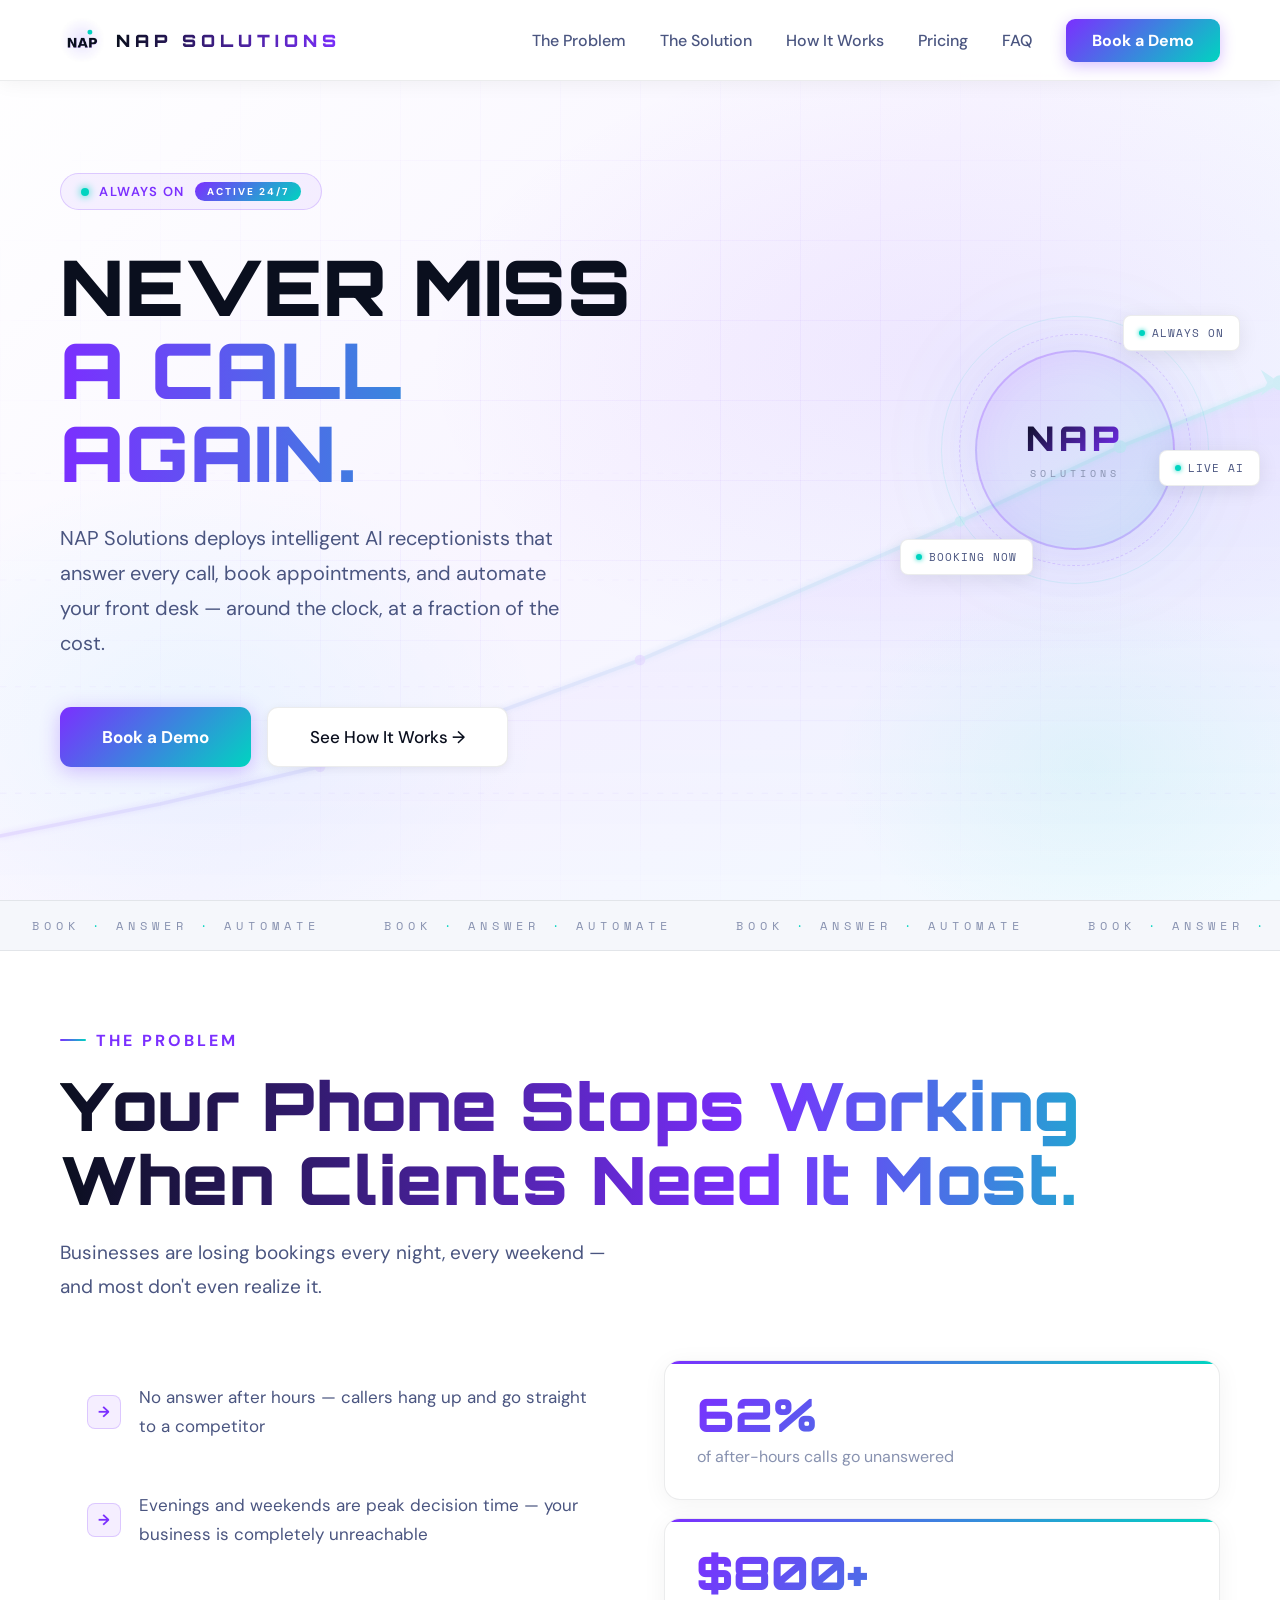
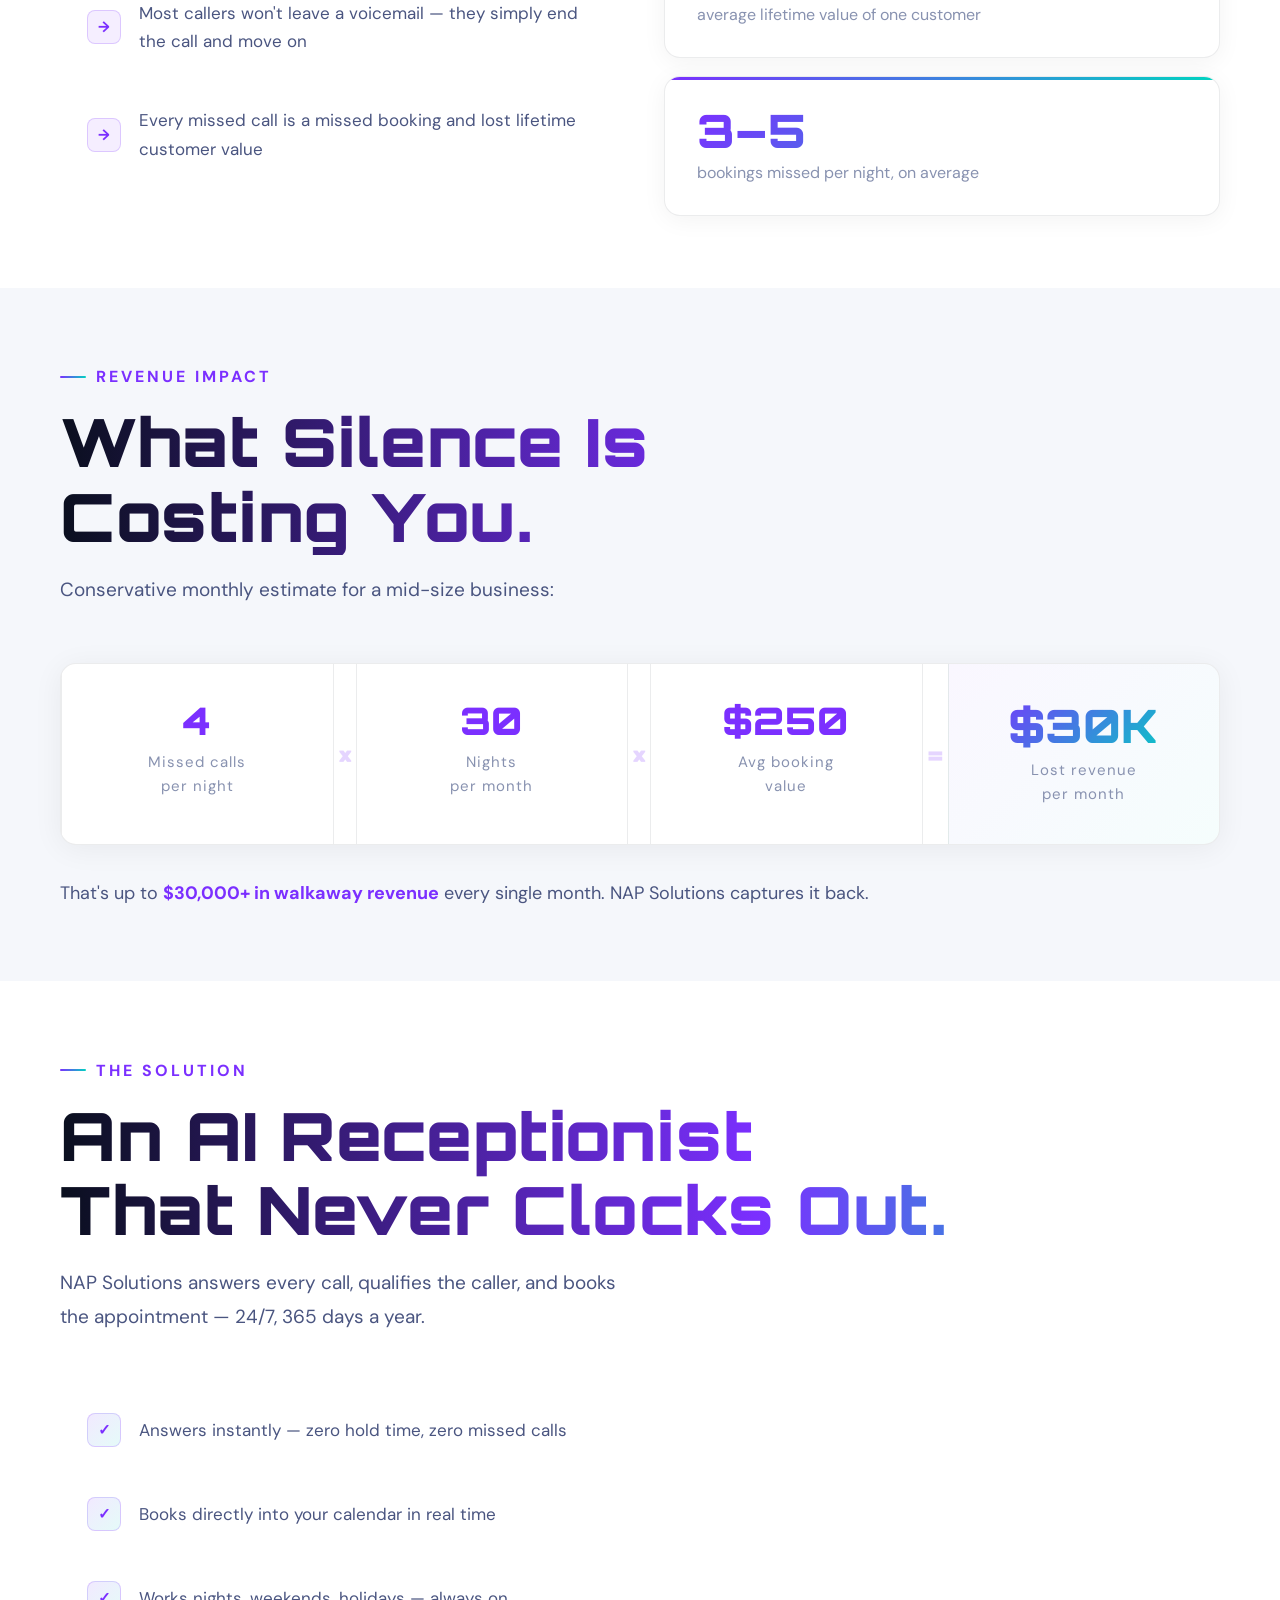
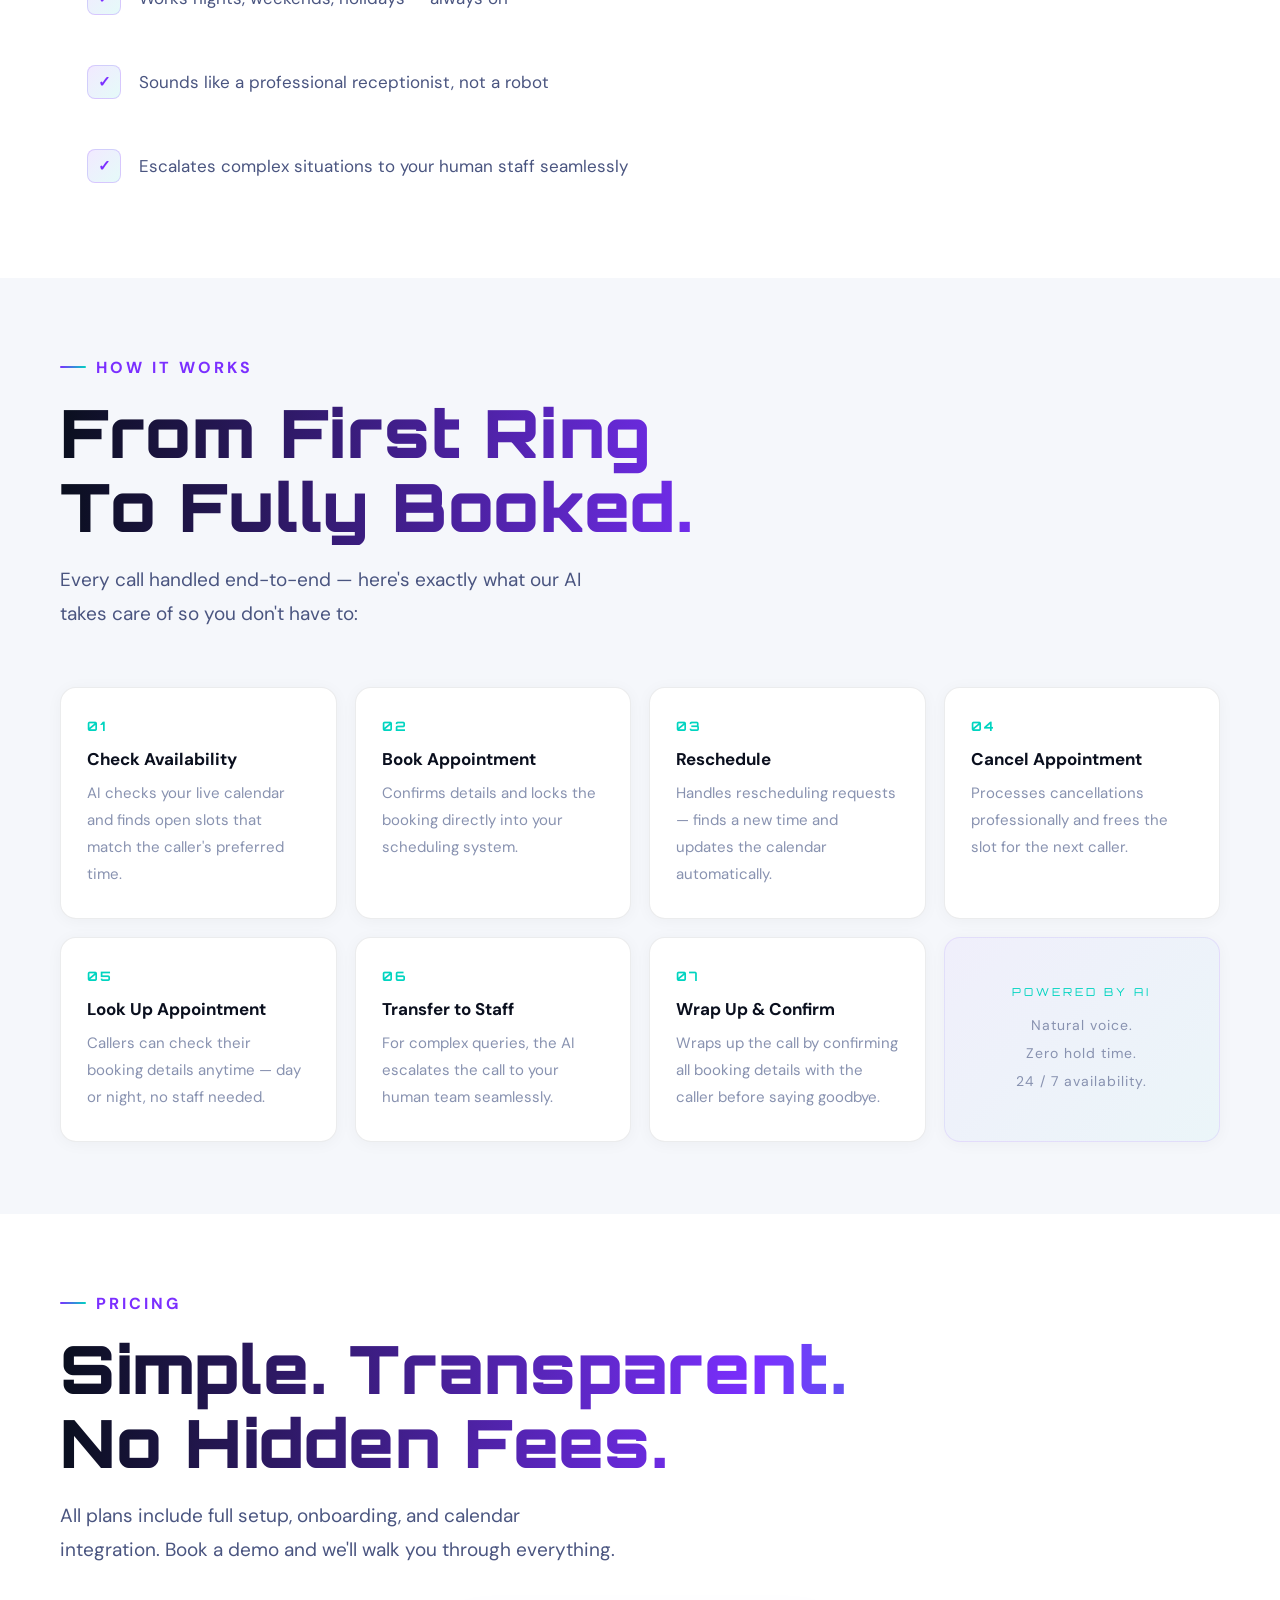
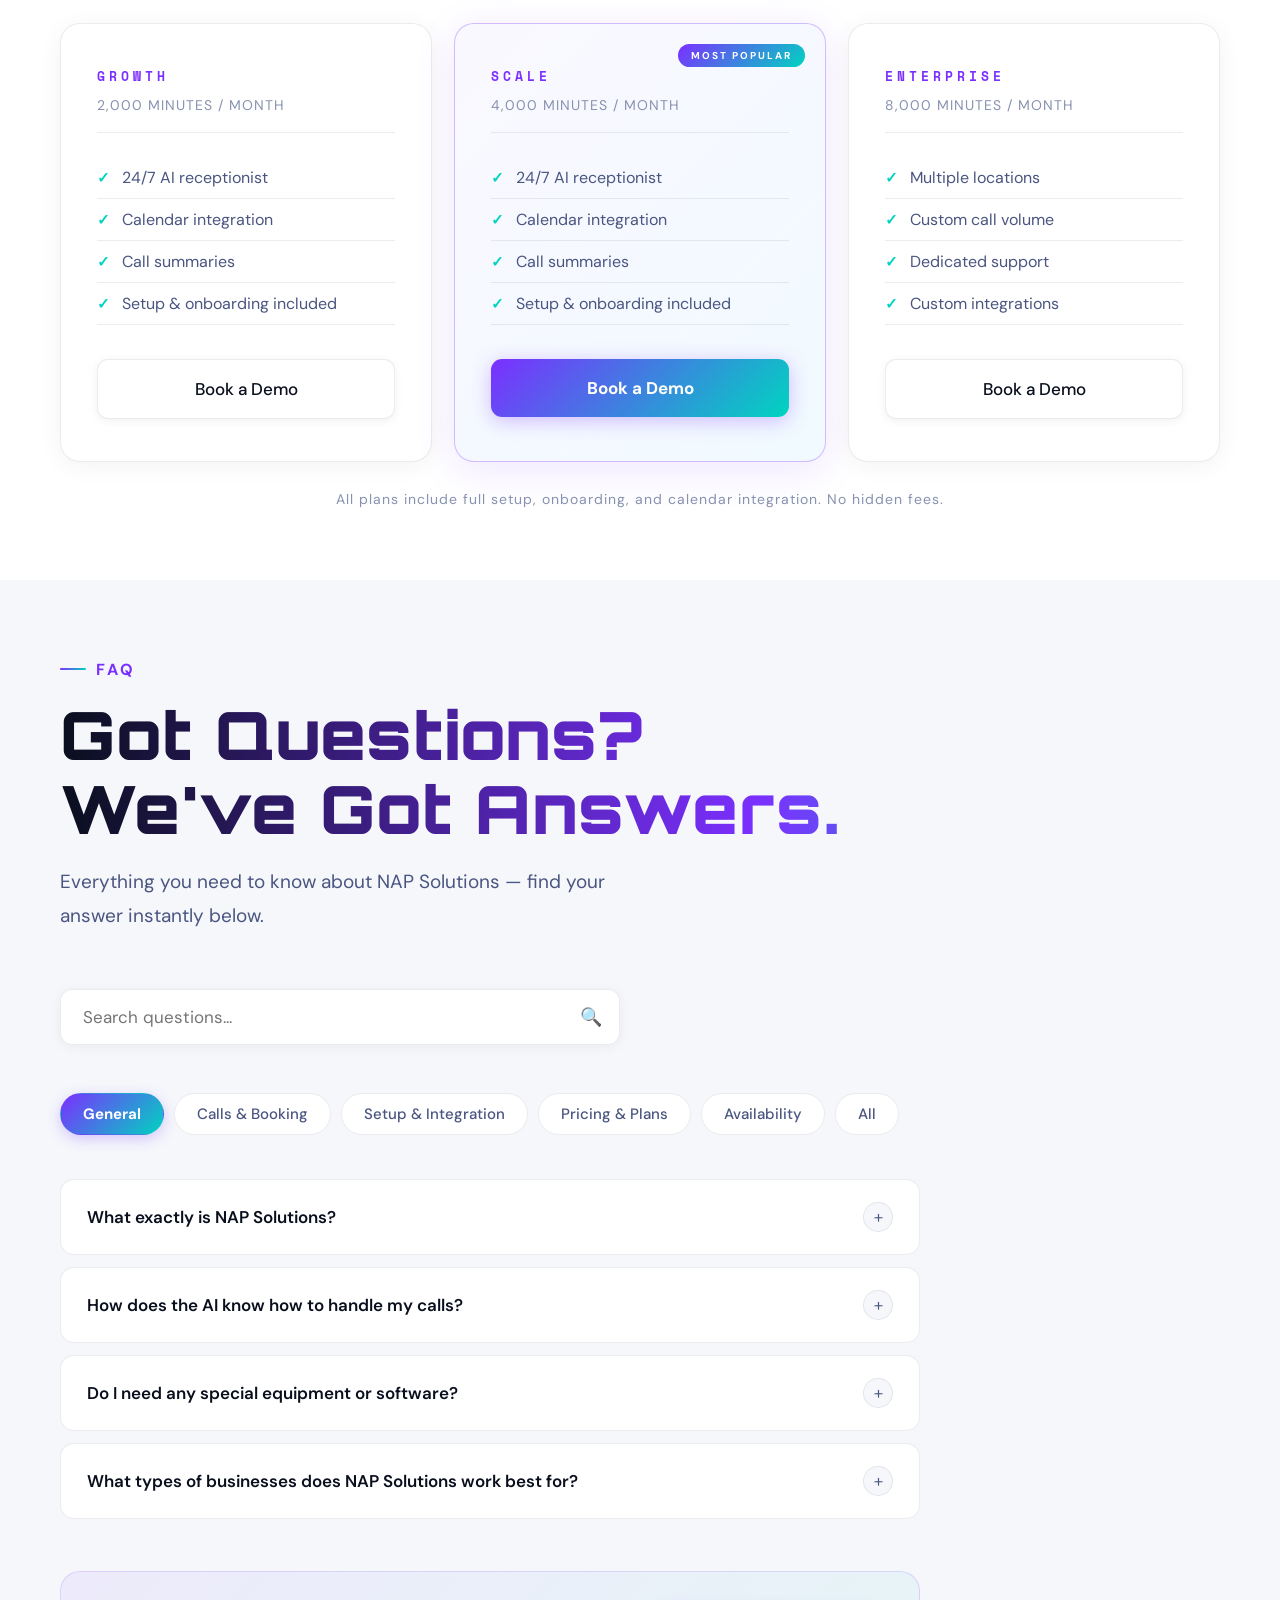
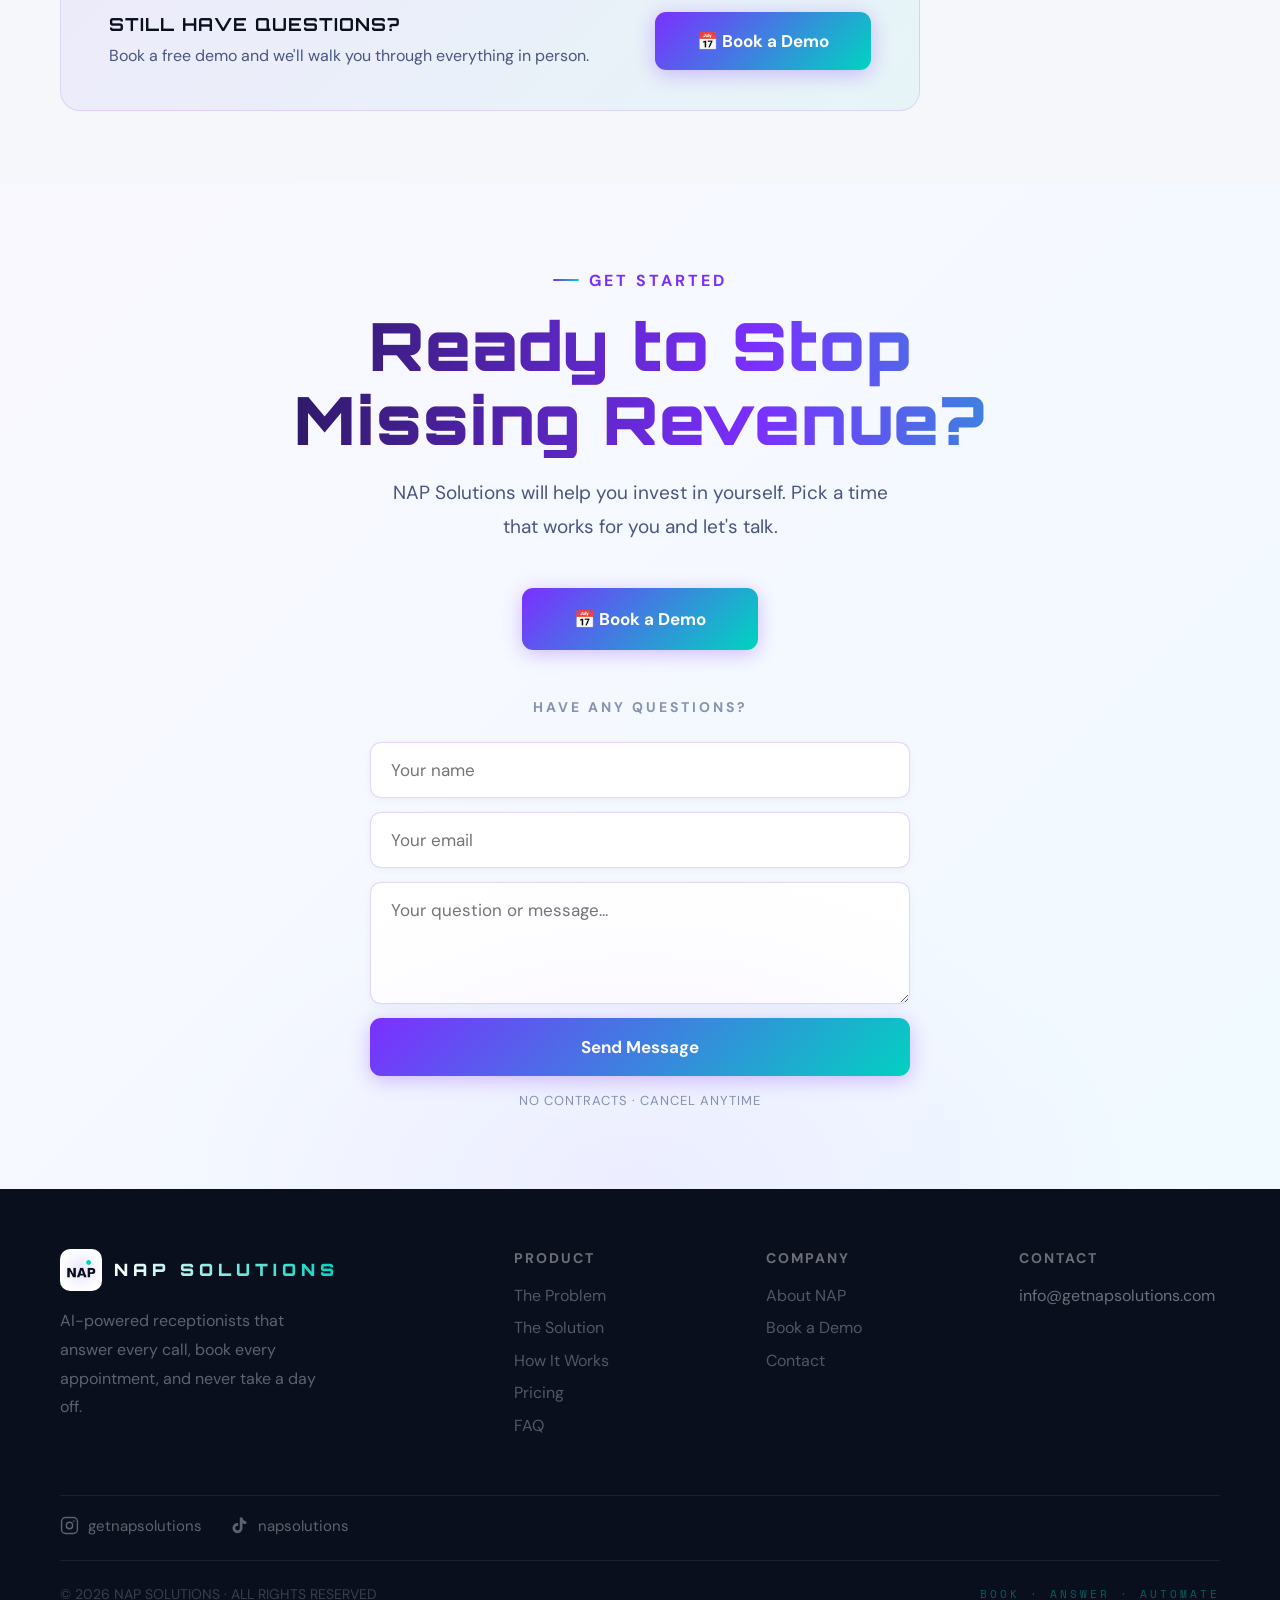
==== index.html @ 4ce6072f "Update index.html" ====
<!DOCTYPE html>
<html lang="en">
<head>
<meta charset="UTF-8"/>
<meta name="viewport" content="width=device-width, initial-scale=1.0"/>
<title>NAP Solutions — AI Receptionist</title>
<link href="https://fonts.googleapis.com/css2?family=Orbitron:wght@400;700;900&family=DM+Sans:wght@300;400;500;600;700&family=Space+Mono:wght@400;700&display=swap" rel="stylesheet"/>
<style>
  :root {
    --bg:#ffffff; --bg2:#f5f7fb; --bg3:#eef1f8;
    --cyan:#00D4C0; --cyan2:#00b8a6; --purple:#7B2FFF;
    --blue:#00BFFF; --dark:#0a0f1e; --dark2:#1a2240;
    --mid:#4a5580; --light:#8892b0;
    --border:rgba(123,47,255,0.12); --border2:rgba(10,15,30,0.08);
  }
  *,*::before,*::after{box-sizing:border-box;margin:0;padding:0}
  html,body{touch-action:pan-y;overscroll-behavior:none}
  html{scroll-behavior:smooth}
  body{background:var(--bg);color:var(--dark);font-family:'DM Sans',sans-serif;overflow-x:hidden;font-size:18px;-webkit-font-smoothing:antialiased}

  /* NAV */
  nav{position:fixed;top:0;left:0;right:0;z-index:100;display:flex;align-items:center;justify-content:space-between;padding:18px 60px;background:rgba(255,255,255,0.92);backdrop-filter:blur(24px);border-bottom:1px solid var(--border2);box-shadow:0 1px 20px rgba(0,0,0,0.06)}
  .nav-logo{display:flex;align-items:center;gap:12px;text-decoration:none}
  .nav-mark{width:40px;height:40px;border-radius:10px;background:linear-gradient(135deg,rgba(0,212,192,0.15),rgba(123,47,255,0.15));border:1px solid rgba(123,47,255,0.25);display:flex;align-items:center;justify-content:center;position:relative;box-shadow:0 2px 12px rgba(123,47,255,0.1)}
  .nav-mark-dot{width:9px;height:9px;border-radius:50%;background:var(--purple);box-shadow:0 0 10px rgba(123,47,255,0.5);animation:pulse 2.5s ease infinite}
  @keyframes pulse{0%,100%{opacity:1;transform:scale(1)}50%{opacity:0.6;transform:scale(1.3)}}
  .nav-ring{position:absolute;inset:5px;border-radius:50%;border:1px dashed rgba(123,47,255,0.3);animation:spin 10s linear infinite}
  @keyframes spin{to{transform:rotate(360deg)}}
  .nav-wordmark{font-family:'Orbitron',sans-serif;font-weight:900;font-size:17px;letter-spacing:5px;background:linear-gradient(90deg,var(--dark) 0%,var(--purple) 100%);-webkit-background-clip:text;-webkit-text-fill-color:transparent;background-clip:text}
  .nav-links{display:flex;align-items:center;gap:34px;list-style:none}
  .nav-links a{color:var(--mid);text-decoration:none;font-size:16px;font-weight:500;transition:color 0.2s}
  .nav-links a:hover{color:var(--dark)}
  .nav-cta{background:linear-gradient(135deg,var(--purple),var(--cyan))!important;color:#fff!important;padding:11px 26px;border-radius:9px;font-weight:700!important;font-size:16px!important;box-shadow:0 4px 15px rgba(123,47,255,0.3);transition:all 0.2s!important}
  .nav-cta:hover{opacity:0.9;transform:translateY(-1px);box-shadow:0 6px 20px rgba(123,47,255,0.4)!important}

  /* HERO */
  #hero{min-height:100vh;display:flex;align-items:center;position:relative;overflow:hidden;padding:140px 60px 100px;background:linear-gradient(135deg,#ffffff 0%,#f8f5ff 50%,#f0faff 100%)}
  .hero-mesh{position:absolute;inset:0;z-index:0;background:radial-gradient(ellipse 70% 60% at 75% 40%,rgba(123,47,255,0.08) 0%,transparent 60%),radial-gradient(ellipse 50% 50% at 15% 80%,rgba(0,191,255,0.06) 0%,transparent 55%),radial-gradient(ellipse 40% 40% at 85% 85%,rgba(0,212,192,0.07) 0%,transparent 50%)}
  .hero-grid{position:absolute;inset:0;z-index:0;background-image:linear-gradient(rgba(123,47,255,0.04) 1px,transparent 1px),linear-gradient(90deg,rgba(123,47,255,0.04) 1px,transparent 1px);background-size:80px 80px;mask-image:radial-gradient(ellipse at 50% 50%,black 30%,transparent 80%)}
  .hero-content{position:relative;z-index:2;max-width:640px}
  .always-on-pill{display:inline-flex;align-items:center;gap:10px;background:rgba(123,47,255,0.06);border:1px solid rgba(123,47,255,0.2);border-radius:100px;padding:8px 20px;margin-bottom:36px;animation:fadeUp 0.7s ease both}
  .aop-dot{width:8px;height:8px;border-radius:50%;background:var(--cyan);box-shadow:0 0 8px var(--cyan);animation:pulse 2s infinite}
  .aop-text{font-size:13px;font-weight:600;color:var(--purple);letter-spacing:1.5px}
  .aop-badge{background:linear-gradient(135deg,var(--purple),var(--cyan));color:#fff;font-size:10px;font-weight:700;letter-spacing:2px;padding:3px 12px;border-radius:100px}
  h1{font-family:'Orbitron',sans-serif;font-size:clamp(44px,6vw,82px);font-weight:900;line-height:1.08;letter-spacing:1px;margin-bottom:26px;animation:fadeUp 0.7s 0.1s ease both}
  .h1-light{display:block;color:var(--dark)}
  .h1-grad{display:block;background:linear-gradient(90deg,var(--purple) 0%,var(--cyan) 100%);-webkit-background-clip:text;-webkit-text-fill-color:transparent;background-clip:text}
  .hero-sub{font-size:20px;line-height:1.75;color:var(--mid);font-weight:400;max-width:520px;margin-bottom:46px;animation:fadeUp 0.7s 0.2s ease both}
  .hero-actions{display:flex;gap:16px;flex-wrap:wrap;animation:fadeUp 0.7s 0.3s ease both}

  .btn-primary{background:linear-gradient(135deg,var(--purple),var(--cyan));color:#fff;border:none;padding:18px 42px;border-radius:11px;font-family:'DM Sans',sans-serif;font-size:17px;font-weight:700;cursor:pointer;box-shadow:0 4px 20px rgba(123,47,255,0.3);transition:transform 0.2s,box-shadow 0.2s}
  .btn-primary:hover{transform:translateY(-2px);box-shadow:0 8px 30px rgba(123,47,255,0.4)}
  .btn-ghost{background:#fff;color:var(--dark);border:1.5px solid var(--border2);padding:18px 42px;border-radius:11px;font-family:'DM Sans',sans-serif;font-size:17px;font-weight:500;cursor:pointer;box-shadow:0 2px 10px rgba(0,0,0,0.06);transition:border-color 0.2s,box-shadow 0.2s}
  .btn-ghost:hover{border-color:rgba(123,47,255,0.3);box-shadow:0 4px 16px rgba(123,47,255,0.1)}

  /* Hero orb */
  .hero-right{position:absolute;right:60px;top:50%;transform:translateY(-50%);z-index:2;animation:fadeIn 1s 0.4s ease both}
  .orb-card{width:290px;height:290px;position:relative;display:flex;align-items:center;justify-content:center}
  .orb-core{width:200px;height:200px;border-radius:50%;background:linear-gradient(135deg,rgba(123,47,255,0.1),rgba(0,212,192,0.1));border:2px solid rgba(123,47,255,0.25);display:flex;align-items:center;justify-content:center;box-shadow:0 0 60px rgba(123,47,255,0.1),0 0 120px rgba(0,212,192,0.08),inset 0 0 40px rgba(123,47,255,0.05);position:relative}
  .orb-core::before{content:'';position:absolute;inset:-18px;border-radius:50%;border:1px dashed rgba(123,47,255,0.18);animation:spin 8s linear infinite}
  .orb-core::after{content:'';position:absolute;inset:-36px;border-radius:50%;border:1px solid rgba(0,212,192,0.1);animation:spin 14s linear infinite reverse}
  .orb-label{text-align:center}
  .orb-nap{font-family:'Orbitron',sans-serif;font-size:34px;font-weight:900;letter-spacing:5px;display:block;background:linear-gradient(135deg,var(--dark),var(--purple));-webkit-background-clip:text;-webkit-text-fill-color:transparent;background-clip:text}
  .orb-solutions{font-size:10px;letter-spacing:4px;color:var(--light);margin-top:4px;font-family:'Space Mono',monospace}
  .orb-chip{position:absolute;background:#fff;border:1px solid var(--border2);border-radius:8px;padding:9px 15px;font-size:11px;font-family:'Space Mono',monospace;letter-spacing:1px;color:var(--mid);display:flex;align-items:center;gap:7px;box-shadow:0 4px 20px rgba(0,0,0,0.08)}
  .chip-dot{width:6px;height:6px;border-radius:50%;background:var(--cyan);box-shadow:0 0 5px var(--cyan);animation:pulse 2s infinite}
  .chip1{top:10px;right:-20px;animation:float 4s ease-in-out infinite}
  .chip2{bottom:20px;left:-30px;animation:float 4s 1s ease-in-out infinite}
  @keyframes float{0%,100%{transform:translateY(0)}50%{transform:translateY(-8px)}}
  .chip3{top:50%;right:-40px;animation:float3 4s 0.5s ease-in-out infinite}
  @keyframes float3{0%,100%{transform:translateY(-50%)}50%{transform:translateY(calc(-50% - 8px))}}
  .waveform{display:flex;align-items:center;gap:3px;position:absolute;bottom:10px;left:50%;transform:translateX(-50%)}
  .wave-bar{width:3px;border-radius:3px;background:var(--purple);opacity:0.5;animation:wave var(--d,1s) var(--delay,0s) ease-in-out infinite alternate}
  @keyframes wave{from{height:3px;opacity:0.2}to{height:var(--h,18px);opacity:0.7}}

  /* MARQUEE */
  .marquee-wrap{overflow:hidden;border-top:1px solid var(--border2);border-bottom:1px solid var(--border2);background:var(--bg2);padding:16px 0}
  .marquee-track{display:flex;width:max-content;animation:marquee 25s linear infinite}
  @keyframes marquee{0%{transform:translateX(0)}100%{transform:translateX(-50%)}}
  .marquee-item{font-size:12px;letter-spacing:5px;color:var(--light);padding:0 32px;white-space:nowrap;font-family:'Space Mono',monospace}
  .marquee-sep{color:var(--cyan)}

  /* SECTIONS */
  section{padding:72px 60px;position:relative}
  .section-eyebrow{display:inline-flex;align-items:center;gap:10px;font-size:16px;font-weight:700;letter-spacing:3px;color:var(--purple);text-transform:uppercase;margin-bottom:18px}
  .section-eyebrow::before{content:'';width:26px;height:2px;background:linear-gradient(90deg,var(--purple),var(--cyan));border-radius:2px}
  h2{font-family:'Orbitron',sans-serif;font-size:clamp(38px,5.2vw,68px);font-weight:900;letter-spacing:1px;line-height:1.12;margin-bottom:18px;color:var(--dark)}
  .grad-text{background:linear-gradient(90deg,var(--dark) 0%,var(--purple) 60%,var(--cyan) 100%);-webkit-background-clip:text;-webkit-text-fill-color:transparent;background-clip:text}
  .section-sub{font-size:19px;line-height:1.8;color:var(--mid);max-width:560px;margin-bottom:56px}

  /* PROBLEM */
  #problem{background:var(--bg)}
  .problem-layout{display:grid;grid-template-columns:1fr 1fr;gap:48px;align-items:start}
  .problem-list{display:flex;flex-direction:column;gap:4px}
  .problem-item{display:flex;align-items:center;gap:18px;padding:22px 26px;border-radius:12px;border:1px solid transparent;transition:background 0.2s,border-color 0.2s;cursor:default}
  .problem-item:hover{background:rgba(123,47,255,0.03);border-color:rgba(123,47,255,0.1)}
  .problem-arrow{width:34px;height:34px;border-radius:8px;flex-shrink:0;background:rgba(123,47,255,0.08);border:1px solid rgba(123,47,255,0.2);display:flex;align-items:center;justify-content:center;font-size:15px;color:var(--purple);align-self:center;font-weight:700}
  .problem-item p{font-size:17px;line-height:1.7;color:var(--mid)}
  .stats-col{display:flex;flex-direction:column;gap:18px}
  .stat-card{padding:30px 32px;border-radius:16px;background:#fff;border:1px solid var(--border2);box-shadow:0 4px 24px rgba(0,0,0,0.05);position:relative;overflow:hidden}
  .stat-card::after{content:'';position:absolute;top:0;left:0;right:0;height:3px;background:linear-gradient(90deg,var(--purple),var(--cyan));border-radius:3px 3px 0 0}
  .stat-card .big{font-family:'Orbitron',sans-serif;font-size:46px;font-weight:900;line-height:1;margin-bottom:8px;background:linear-gradient(135deg,var(--purple),var(--cyan));-webkit-background-clip:text;-webkit-text-fill-color:transparent;background-clip:text}
  .stat-card .lbl{font-size:16px;color:var(--light);line-height:1.5}

  /* COST */
  #cost{background:var(--bg2)}
  .cost-row{display:flex;align-items:stretch;border-radius:16px;overflow:hidden;border:1px solid var(--border2);margin:48px 0 32px;background:#fff;box-shadow:0 4px 30px rgba(0,0,0,0.06)}
  .cost-cell{flex:1;padding:38px 28px;text-align:center;border-right:1px solid var(--border2);border-left:1px solid var(--border2)}
  .cost-cell:last-child{border-right:none;background:linear-gradient(135deg,rgba(123,47,255,0.04),rgba(0,212,192,0.04))}
  .cost-big{font-family:'Orbitron',sans-serif;font-size:38px;font-weight:900;color:var(--purple);margin-bottom:10px;line-height:1}
  .cost-cell:last-child .cost-big{font-size:46px;background:linear-gradient(135deg,var(--purple),var(--cyan));-webkit-background-clip:text;-webkit-text-fill-color:transparent;background-clip:text}
  .cost-lbl{font-size:15px;color:var(--light);letter-spacing:1px;line-height:1.6}
  .cost-op{font-family:'Orbitron',sans-serif;font-size:26px;font-weight:900;color:rgba(123,47,255,0.2);display:flex;align-items:center;padding:0 4px}
  .cost-note{font-size:18px;color:var(--mid);line-height:1.8}
  .cost-note strong{color:var(--purple);font-weight:700}

  /* SOLUTION */
  #solution{background:var(--bg)}
  .solution-list{display:flex;flex-direction:column;gap:4px;max-width:720px}
  .solution-item{display:flex;align-items:center;gap:18px;padding:22px 26px;border-radius:12px;border:1px solid transparent;transition:background 0.2s,border-color 0.2s}
  .solution-item:hover{background:rgba(0,212,192,0.04);border-color:rgba(0,212,192,0.15)}
  .sol-check{width:34px;height:34px;border-radius:8px;flex-shrink:0;background:linear-gradient(135deg,rgba(123,47,255,0.1),rgba(0,212,192,0.1));border:1px solid rgba(123,47,255,0.2);display:flex;align-items:center;justify-content:center;font-size:15px;color:var(--purple);font-weight:700;align-self:center}
  .solution-item p{font-size:17px;line-height:1.7;color:var(--mid)}

  /* HOW IT WORKS */
  #how{background:var(--bg2)}
  .functions-grid{display:grid;grid-template-columns:repeat(4,1fr);gap:18px;margin-top:50px}
  .func-card{padding:30px 26px;border-radius:16px;background:#fff;border:1px solid var(--border2);box-shadow:0 2px 16px rgba(0,0,0,0.04);transition:border-color 0.3s,transform 0.3s,box-shadow 0.3s;cursor:default}
  .func-card:hover{border-color:rgba(123,47,255,0.25);transform:translateY(-4px);box-shadow:0 12px 36px rgba(123,47,255,0.1)}
  .func-num{font-family:'Orbitron',sans-serif;font-size:13px;font-weight:700;color:var(--cyan);letter-spacing:2px;margin-bottom:14px}
  .func-card h3{font-size:17px;font-weight:700;color:var(--dark);margin-bottom:10px}
  .func-card p{font-size:15px;line-height:1.8;color:var(--light)}
  .func-card.filler{background:linear-gradient(135deg,rgba(123,47,255,0.04),rgba(0,212,192,0.04));border-color:rgba(123,47,255,0.1);display:flex;align-items:center;justify-content:center;text-align:center}

  /* PRICING */
  #pricing{background:var(--bg)}
  .pricing-grid{display:grid;grid-template-columns:repeat(3,1fr);gap:22px;margin-top:52px}
  .pricing-card{border-radius:20px;padding:42px 36px;background:#fff;border:1px solid var(--border2);box-shadow:0 4px 24px rgba(0,0,0,0.05);transition:transform 0.3s,box-shadow 0.3s;position:relative;overflow:hidden}
  .pricing-card:hover{transform:translateY(-6px);box-shadow:0 20px 50px rgba(123,47,255,0.1)}
  .pricing-card.featured{background:linear-gradient(135deg,#faf8ff,#f0faff);border-color:rgba(123,47,255,0.3);box-shadow:0 8px 40px rgba(123,47,255,0.12)}
  .popular-badge{position:absolute;top:20px;right:20px;background:linear-gradient(135deg,var(--purple),var(--cyan));color:#fff;font-size:10px;font-weight:700;letter-spacing:2px;padding:5px 13px;border-radius:100px}
  .pricing-tier{font-size:13px;font-weight:700;letter-spacing:4px;color:var(--purple);margin-bottom:10px;font-family:'Space Mono',monospace}
  .pricing-mins{font-size:14px;color:var(--light);margin-bottom:18px;letter-spacing:1px}
  .pricing-divider{height:1px;background:var(--border2);margin-bottom:24px}
  .pricing-features{list-style:none;margin-bottom:34px}
  .pricing-features li{font-size:16px;color:var(--mid);padding:10px 0;border-bottom:1px solid var(--border2);display:flex;align-items:center;gap:12px}
  .pricing-features li::before{content:'✓';color:var(--cyan);font-size:15px;font-weight:700}
  .pricing-footer{text-align:center;font-size:14px;color:var(--light);margin-top:28px;letter-spacing:1px}

  /* FAQ */
  #faq{background:var(--bg2)}
  .faq-search-wrap{max-width:560px;margin-bottom:48px;position:relative}
  .faq-search{width:100%;padding:16px 50px 16px 22px;border:1.5px solid var(--border2);border-radius:12px;font-family:'DM Sans',sans-serif;font-size:17px;color:var(--dark);outline:none;background:#fff;box-shadow:0 2px 12px rgba(0,0,0,0.05);transition:border-color 0.2s}
  .faq-search:focus{border-color:rgba(123,47,255,0.4)}
  .faq-search-icon{position:absolute;right:18px;top:50%;transform:translateY(-50%);color:var(--light);font-size:18px;pointer-events:none}
  .faq-tabs{display:flex;flex-wrap:wrap;gap:10px;margin-bottom:44px}
  .faq-tab{padding:10px 22px;border-radius:100px;border:1.5px solid var(--border2);background:#fff;font-family:'DM Sans',sans-serif;font-size:15px;font-weight:500;color:var(--mid);cursor:pointer;transition:all 0.2s}
  .faq-tab:hover{border-color:rgba(123,47,255,0.3);color:var(--purple)}
  .faq-tab.active{background:linear-gradient(135deg,var(--purple),var(--cyan));border-color:transparent;color:#fff;font-weight:700;box-shadow:0 4px 14px rgba(123,47,255,0.25)}
  .faq-list{display:flex;flex-direction:column;gap:12px;max-width:860px}
  .faq-item{background:#fff;border:1.5px solid var(--border2);border-radius:14px;overflow:hidden;transition:border-color 0.2s,box-shadow 0.2s}
  .faq-item.open{border-color:rgba(123,47,255,0.25);box-shadow:0 6px 24px rgba(123,47,255,0.08)}
  .faq-item.hidden{display:none}
  .faq-q{width:100%;background:none;border:none;padding:22px 26px;display:flex;align-items:center;justify-content:space-between;gap:20px;cursor:pointer;text-align:left;font-family:'DM Sans',sans-serif;font-size:17px;font-weight:600;color:var(--dark);transition:color 0.2s}
  .faq-item.open .faq-q{color:var(--purple)}
  .faq-icon{flex-shrink:0;width:30px;height:30px;border-radius:50%;background:var(--bg2);border:1px solid var(--border2);display:flex;align-items:center;justify-content:center;font-size:18px;color:var(--mid);transition:all 0.3s;font-weight:300;line-height:1}
  .faq-item.open .faq-icon{background:linear-gradient(135deg,var(--purple),var(--cyan));border-color:transparent;color:#fff;transform:rotate(45deg)}
  .faq-a{max-height:0;overflow:hidden;transition:max-height 0.35s ease,padding 0.3s ease;font-size:16px;line-height:1.8;color:var(--mid);padding:0 26px}
  .faq-item.open .faq-a{max-height:300px;padding:0 26px 22px}
  .no-results{display:none;text-align:center;padding:60px 20px;color:var(--light);font-size:17px}
  .no-results.show{display:block}
  .faq-cta{margin-top:52px;padding:40px 48px;background:linear-gradient(135deg,rgba(123,47,255,0.06),rgba(0,212,192,0.06));border:1.5px solid rgba(123,47,255,0.15);border-radius:20px;display:flex;align-items:center;justify-content:space-between;gap:24px;flex-wrap:wrap;max-width:860px}
  .faq-cta-text h3{font-family:'Orbitron',sans-serif;font-size:18px;font-weight:700;color:var(--dark);margin-bottom:8px;letter-spacing:1px}
  .faq-cta-text p{font-size:16px;color:var(--mid);line-height:1.6}

  /* CTA */
  #cta{background:linear-gradient(135deg,#faf8ff 0%,#f0faff 100%);text-align:center;padding:80px 60px;position:relative;overflow:hidden}
  #cta::before{content:'';position:absolute;inset:0;background:radial-gradient(ellipse 60% 50% at 50% 100%,rgba(123,47,255,0.06) 0%,transparent 65%);pointer-events:none}
  #cta .section-eyebrow{justify-content:center}
  #cta>p{font-size:19px;color:var(--mid);margin-bottom:44px;max-width:520px;margin-left:auto;margin-right:auto;line-height:1.8}
  .cta-disclaimer{font-size:13px;color:var(--light);margin-top:16px;letter-spacing:1px}

  /* FOOTER */
  footer{background:var(--dark);padding:60px 60px 32px;color:rgba(255,255,255,0.6)}
  .footer-grid{display:grid;grid-template-columns:2fr 1fr 1fr 1fr;gap:52px;margin-bottom:48px}
  .footer-brand p{font-size:16px;line-height:1.8;color:rgba(255,255,255,0.35);margin-top:16px;max-width:270px}
  .footer-col h4{font-size:14px;font-weight:700;letter-spacing:2px;color:rgba(255,255,255,0.4);text-transform:uppercase;margin-bottom:18px}
  .footer-col ul{list-style:none}
  .footer-col li{font-size:16px;color:rgba(255,255,255,0.3);margin-bottom:10px;cursor:pointer;transition:color 0.2s;display:block;width:fit-content;line-height:1.4}
  .footer-col li:hover{color:rgba(255,255,255,0.8)}
  .footer-bottom{border-top:1px solid rgba(255,255,255,0.07);padding-top:24px;display:flex;justify-content:space-between;align-items:center;font-size:14px;color:rgba(255,255,255,0.2);flex-wrap:wrap;gap:10px}
  .footer-tagline{font-family:'Space Mono',monospace;font-size:11px;letter-spacing:3px;color:rgba(0,212,192,0.4)}
  .footer-wordmark{font-family:'Orbitron',sans-serif;font-weight:900;font-size:17px;letter-spacing:5px;background:linear-gradient(90deg,#fff 0%,var(--cyan) 100%);-webkit-background-clip:text;-webkit-text-fill-color:transparent;background-clip:text}
  .footer-mark{width:36px;height:36px;border-radius:9px;background:linear-gradient(135deg,rgba(0,212,192,0.15),rgba(123,47,255,0.15));border:1px solid rgba(0,212,192,0.2);display:flex;align-items:center;justify-content:center;position:relative}
  .footer-mark-dot{width:8px;height:8px;border-radius:50%;background:var(--cyan);box-shadow:0 0 8px var(--cyan)}


  @keyframes fadeIn{from{opacity:0}to{opacity:1}}
  ::-webkit-scrollbar{width:4px}
  ::-webkit-scrollbar-track{background:var(--bg2)}
  ::-webkit-scrollbar-thumb{background:rgba(123,47,255,0.3);border-radius:4px}

  @media(max-width:960px){
    nav{padding:14px 24px}
    .nav-links{display:none}
    section,#hero,#cta{padding-left:24px;padding-right:24px}
    .hero-right{display:none}
    .problem-layout,.pricing-grid,.functions-grid,.footer-grid{grid-template-columns:1fr}
    .cost-row{flex-direction:column}
    .cost-op{padding:10px 0;justify-content:center}
    footer{padding:36px 24px 24px}
    .faq-cta{flex-direction:column;text-align:center}
  }
  /* BOOKING MODAL */
  #bookingModal{display:none;position:fixed;inset:0;z-index:9999;background:rgba(10,15,30,0.7);backdrop-filter:blur(6px);align-items:center;justify-content:center;padding:20px}
  #bookingModal.active{display:flex}
  #bookingBox{background:#fff;border-radius:20px;width:100%;max-width:940px;height:90vh;display:flex;flex-direction:column;overflow:hidden;box-shadow:0 40px 100px rgba(0,0,0,0.3);animation:fadeUp 0.3s ease}
  #bookingHeader{display:flex;align-items:center;justify-content:space-between;padding:18px 28px;border-bottom:1px solid var(--border2);flex-shrink:0;background:#fff}
  #bookingHeader span{font-family:'Orbitron',sans-serif;font-size:13px;font-weight:700;letter-spacing:2px;color:var(--dark)}
  #bookingHeader p{font-size:12px;color:var(--light);margin-top:2px}
  #closeBooking{background:none;border:1.5px solid var(--border2);border-radius:50%;width:36px;height:36px;font-size:20px;cursor:pointer;color:var(--mid);display:flex;align-items:center;justify-content:center;transition:all 0.2s}
  #closeBooking:hover{background:var(--bg2);color:var(--dark)}
  #bookingFrame{flex:1;width:100%;border:none}
</style>
</head>
<body>

<!-- NAV -->
<nav>
  <a class="nav-logo" href="#">
    <img src="[data-uri]" alt="NAP Solutions" style="height:44px;width:44px;border-radius:10px;object-fit:cover;"/>
    <span class="nav-wordmark">NAP SOLUTIONS</span>
  </a>
  <ul class="nav-links">
    <li><a href="#problem">The Problem</a></li>
    <li><a href="#solution">The Solution</a></li>
    <li><a href="#how">How It Works</a></li>
    <li><a href="#pricing">Pricing</a></li>
    <li><a href="#faq">FAQ</a></li>
    <li><a href="#" class="nav-cta" onclick="openCalModal();return false;">Book a Demo</a></li>
  </ul>
</nav>

<!-- HERO -->
<section id="hero">
  <div class="hero-mesh"></div>
  <div class="hero-grid"></div>
  <div style="position:absolute;bottom:0;left:0;right:0;height:100%;overflow:hidden;pointer-events:none;z-index:0;">
    <svg viewBox="0 0 1200 500" preserveAspectRatio="xMidYMax meet" xmlns="http://www.w3.org/2000/svg" style="position:absolute;bottom:0;left:0;width:100%;height:85%;opacity:0.13;">
      <defs>
        <linearGradient id="graphGrad" x1="0" y1="0" x2="0" y2="1"><stop offset="0%" stop-color="#7B2FFF" stop-opacity="0.6"/><stop offset="100%" stop-color="#7B2FFF" stop-opacity="0"/></linearGradient>
        <linearGradient id="lineGrad" x1="0" y1="0" x2="1" y2="0"><stop offset="0%" stop-color="#7B2FFF"/><stop offset="100%" stop-color="#00D4C0"/></linearGradient>
        <filter id="glow"><feGaussianBlur stdDeviation="3" result="blur"/><feMerge><feMergeNode in="blur"/><feMergeNode in="SourceGraphic"/></feMerge></filter>
        <clipPath id="graphClip"><rect id="graphReveal" x="0" y="0" width="0" height="500"/></clipPath>
      </defs>
      <line x1="0" y1="400" x2="1200" y2="400" stroke="#7B2FFF" stroke-width="1" stroke-dasharray="6,8" opacity="0.4"/>
      <line x1="0" y1="300" x2="1200" y2="300" stroke="#7B2FFF" stroke-width="1" stroke-dasharray="6,8" opacity="0.3"/>
      <line x1="0" y1="200" x2="1200" y2="200" stroke="#7B2FFF" stroke-width="1" stroke-dasharray="6,8" opacity="0.2"/>
      <line x1="0" y1="100" x2="1200" y2="100" stroke="#7B2FFF" stroke-width="1" stroke-dasharray="6,8" opacity="0.15"/>
      <path d="M0,440 L150,410 L300,375 L450,330 L600,275 L750,210 L900,145 L1050,75 L1200,15 L1200,500 L0,500 Z" fill="url(#graphGrad)" clip-path="url(#graphClip)"/>
      <path d="M0,440 L150,410 L300,375 L450,330 L600,275 L750,210 L900,145 L1050,75 L1200,15" fill="none" stroke="url(#lineGrad)" stroke-width="3.5" stroke-linecap="round" stroke-linejoin="round" filter="url(#glow)" clip-path="url(#graphClip)"/>
      <g clip-path="url(#graphClip)">
        <circle cx="300" cy="375" r="5" fill="#7B2FFF" opacity="0.8"/>
        <circle cx="600" cy="275" r="5" fill="#7B2FFF" opacity="0.8"/>
        <circle cx="900" cy="145" r="5" fill="#00D4C0" opacity="0.9"/>
        <circle cx="1050" cy="75" r="6" fill="#00D4C0" opacity="0.9"/>
        <circle cx="1200" cy="15" r="7" fill="#00D4C0" opacity="1"/>
      </g>
      <g clip-path="url(#graphClip)"><polygon points="1200,15 1182,27 1188,15 1182,3" fill="#00D4C0" opacity="0.9"/></g>
      <animate href="#graphReveal" attributeName="width" from="0" to="1200" dur="2.2s" begin="0.4s" fill="freeze" calcMode="spline" keySplines="0.4 0 0.2 1"/>
    </svg>
  </div>
  <div class="hero-content">
    <div class="always-on-pill">
      <div class="aop-dot"></div>
      <span class="aop-text">ALWAYS ON</span>
      <span class="aop-badge">ACTIVE 24/7</span>
    </div>
    <h1>
      <span class="h1-light">NEVER MISS</span>
      <span class="h1-grad">A CALL AGAIN.</span>
    </h1>
    <p class="hero-sub">NAP Solutions deploys intelligent AI receptionists that answer every call, book appointments, and automate your front desk — around the clock, at a fraction of the cost.</p>
    <div class="hero-actions">
      <button class="btn-primary" onclick="openCalModal()">Book a Demo</button>
      <button class="btn-ghost" onclick="document.getElementById('how').scrollIntoView({behavior:'smooth'})">See How It Works →</button>
    </div>
  </div>
  <div class="hero-right">
    <div class="orb-card">
      <div class="orb-core">
        <div class="orb-label">
          <span class="orb-nap">NAP</span>
          <span class="orb-solutions">SOLUTIONS</span>
        </div>
      </div>
      <div class="orb-chip chip1"><div class="chip-dot"></div>ALWAYS ON</div>
      <div class="orb-chip chip2"><div class="chip-dot"></div>BOOKING NOW</div>
      <div class="orb-chip chip3"><div class="chip-dot"></div>LIVE AI</div>
      <div class="waveform">
        <div class="wave-bar" style="--d:0.9s;--delay:0s;--h:7px"></div>
        <div class="wave-bar" style="--d:1.1s;--delay:0.1s;--h:16px"></div>
        <div class="wave-bar" style="--d:0.8s;--delay:0.2s;--h:26px"></div>
        <div class="wave-bar" style="--d:1.2s;--delay:0.05s;--h:14px"></div>
        <div class="wave-bar" style="--d:0.7s;--delay:0.3s;--h:30px"></div>
        <div class="wave-bar" style="--d:1.0s;--delay:0.15s;--h:20px"></div>
        <div class="wave-bar" style="--d:0.9s;--delay:0.25s;--h:28px"></div>
        <div class="wave-bar" style="--d:1.1s;--delay:0s;--h:16px"></div>
        <div class="wave-bar" style="--d:0.8s;--delay:0.35s;--h:10px"></div>
        <div class="wave-bar" style="--d:1.3s;--delay:0.1s;--h:22px"></div>
        <div class="wave-bar" style="--d:0.9s;--delay:0.2s;--h:14px"></div>
      </div>
    </div></section>

<!-- MARQUEE -->
<div class="marquee-wrap">
  <div class="marquee-track">
    <span class="marquee-item">BOOK <span class="marquee-sep">·</span> ANSWER <span class="marquee-sep">·</span> AUTOMATE</span>
    <span class="marquee-item">BOOK <span class="marquee-sep">·</span> ANSWER <span class="marquee-sep">·</span> AUTOMATE</span>
    <span class="marquee-item">BOOK <span class="marquee-sep">·</span> ANSWER <span class="marquee-sep">·</span> AUTOMATE</span>
    <span class="marquee-item">BOOK <span class="marquee-sep">·</span> ANSWER <span class="marquee-sep">·</span> AUTOMATE</span>
    <span class="marquee-item">BOOK <span class="marquee-sep">·</span> ANSWER <span class="marquee-sep">·</span> AUTOMATE</span>
    <span class="marquee-item">BOOK <span class="marquee-sep">·</span> ANSWER <span class="marquee-sep">·</span> AUTOMATE</span>
    <span class="marquee-item">BOOK <span class="marquee-sep">·</span> ANSWER <span class="marquee-sep">·</span> AUTOMATE</span>
    <span class="marquee-item">BOOK <span class="marquee-sep">·</span> ANSWER <span class="marquee-sep">·</span> AUTOMATE</span>
    <span class="marquee-item">BOOK <span class="marquee-sep">·</span> ANSWER <span class="marquee-sep">·</span> AUTOMATE</span>
    <span class="marquee-item">BOOK <span class="marquee-sep">·</span> ANSWER <span class="marquee-sep">·</span> AUTOMATE</span>
    <span class="marquee-item">BOOK <span class="marquee-sep">·</span> ANSWER <span class="marquee-sep">·</span> AUTOMATE</span>
    <span class="marquee-item">BOOK <span class="marquee-sep">·</span> ANSWER <span class="marquee-sep">·</span> AUTOMATE</span>
    <span class="marquee-item">BOOK <span class="marquee-sep">·</span> ANSWER <span class="marquee-sep">·</span> AUTOMATE</span>
    <span class="marquee-item">BOOK <span class="marquee-sep">·</span> ANSWER <span class="marquee-sep">·</span> AUTOMATE</span>
    <span class="marquee-item">BOOK <span class="marquee-sep">·</span> ANSWER <span class="marquee-sep">·</span> AUTOMATE</span>
    <span class="marquee-item">BOOK <span class="marquee-sep">·</span> ANSWER <span class="marquee-sep">·</span> AUTOMATE</span>
  </div>
</div>

<!-- PROBLEM -->
<section id="problem">
  <div class="section-eyebrow">The Problem</div>
  <h2 class="grad-text">Your Phone Stops Working<br/>When Clients Need It Most.</h2>
  <p class="section-sub">Businesses are losing bookings every night, every weekend — and most don't even realize it.</p>
  <div class="problem-layout">
    <div class="problem-list">
      <div class="problem-item"><div class="problem-arrow">→</div><p>No answer after hours — callers hang up and go straight to a competitor</p></div>
      <div class="problem-item"><div class="problem-arrow">→</div><p>Evenings and weekends are peak decision time — your business is completely unreachable</p></div>
      <div class="problem-item"><div class="problem-arrow">→</div><p>Most callers won't leave a voicemail — they simply end the call and move on</p></div>
      <div class="problem-item"><div class="problem-arrow">→</div><p>Every missed call is a missed booking and lost lifetime customer value</p></div>
    </div>
    <div class="stats-col">
      <div class="stat-card"><div class="big">62%</div><div class="lbl">of after-hours calls go unanswered</div></div>
      <div class="stat-card"><div class="big">$800+</div><div class="lbl">average lifetime value of one customer</div></div>
      <div class="stat-card"><div class="big">3–5</div><div class="lbl">bookings missed per night, on average</div></div>
    </div>
  </div>
</section>

<!-- REVENUE IMPACT -->
<section id="cost">
  <div class="section-eyebrow">Revenue Impact</div>
  <h2 class="grad-text">What Silence Is<br/>Costing You.</h2>
  <p class="section-sub">Conservative monthly estimate for a mid-size business:</p>
  <div class="cost-row">
    <div class="cost-cell"><div class="cost-big">4</div><div class="cost-lbl">Missed calls<br/>per night</div></div>
    <div class="cost-op">×</div>
    <div class="cost-cell"><div class="cost-big">30</div><div class="cost-lbl">Nights<br/>per month</div></div>
    <div class="cost-op">×</div>
    <div class="cost-cell"><div class="cost-big">$250</div><div class="cost-lbl">Avg booking<br/>value</div></div>
    <div class="cost-op">=</div>
    <div class="cost-cell"><div class="cost-big">$30K</div><div class="cost-lbl">Lost revenue<br/>per month</div></div>
  </div>
  <p class="cost-note">That's up to <strong>$30,000+ in walkaway revenue</strong> every single month. NAP Solutions captures it back.</p>

</section>


<!-- SOLUTION -->
<section id="solution">
  <div class="section-eyebrow">The Solution</div>
  <h2 class="grad-text">An AI Receptionist<br/>That Never Clocks Out.</h2>
  <p class="section-sub">NAP Solutions answers every call, qualifies the caller, and books the appointment — 24/7, 365 days a year.</p>
  <div class="solution-list">
    <div class="solution-item"><div class="sol-check">✓</div><p>Answers instantly — zero hold time, zero missed calls</p></div>
    <div class="solution-item"><div class="sol-check">✓</div><p>Books directly into your calendar in real time</p></div>
    <div class="solution-item"><div class="sol-check">✓</div><p>Works nights, weekends, holidays — always on</p></div>
    <div class="solution-item"><div class="sol-check">✓</div><p>Sounds like a professional receptionist, not a robot</p></div>
    <div class="solution-item"><div class="sol-check">✓</div><p>Escalates complex situations to your human staff seamlessly</p></div>
  </div>
</section>

<!-- HOW IT WORKS -->
<section id="how">
  <div class="section-eyebrow">How It Works</div>
  <h2 class="grad-text">From First Ring<br/>To Fully Booked.</h2>
  <p class="section-sub">Every call handled end-to-end — here's exactly what our AI takes care of so you don't have to:</p>
  <div class="functions-grid">
    <div class="func-card"><div class="func-num">01</div><h3>Check Availability</h3><p>AI checks your live calendar and finds open slots that match the caller's preferred time.</p></div>
    <div class="func-card"><div class="func-num">02</div><h3>Book Appointment</h3><p>Confirms details and locks the booking directly into your scheduling system.</p></div>
    <div class="func-card"><div class="func-num">03</div><h3>Reschedule</h3><p>Handles rescheduling requests — finds a new time and updates the calendar automatically.</p></div>
    <div class="func-card"><div class="func-num">04</div><h3>Cancel Appointment</h3><p>Processes cancellations professionally and frees the slot for the next caller.</p></div>
    <div class="func-card"><div class="func-num">05</div><h3>Look Up Appointment</h3><p>Callers can check their booking details anytime — day or night, no staff needed.</p></div>
    <div class="func-card"><div class="func-num">06</div><h3>Transfer to Staff</h3><p>For complex queries, the AI escalates the call to your human team seamlessly.</p></div>
    <div class="func-card"><div class="func-num">07</div><h3>Wrap Up &amp; Confirm</h3><p>Wraps up the call by confirming all booking details with the caller before saying goodbye.</p></div>
    <div class="func-card filler">
      <div>
        <div style="font-family:'Orbitron',sans-serif;font-size:11px;letter-spacing:3px;color:var(--cyan);margin-bottom:12px;">POWERED BY AI</div>
        <div style="font-size:14px;color:var(--light);line-height:2;letter-spacing:1px;">Natural voice.<br/>Zero hold time.<br/>24 / 7 availability.</div>
      </div>
    </div>
  </div>
</section>

<!-- PRICING -->
<section id="pricing">
  <div class="section-eyebrow">Pricing</div>
  <h2 class="grad-text">Simple. Transparent.<br/>No Hidden Fees.</h2>
  <p class="section-sub">All plans include full setup, onboarding, and calendar integration. Book a demo and we'll walk you through everything.</p>
  <div class="pricing-grid">
    <div class="pricing-card">
      <div class="pricing-tier">GROWTH</div>
      <div class="pricing-mins">2,000 MINUTES / MONTH</div>
      <div class="pricing-divider"></div>
      <ul class="pricing-features">
        <li>24/7 AI receptionist</li>
        <li>Calendar integration</li>
        <li>Call summaries</li>
        <li>Setup &amp; onboarding included</li>
      </ul>
      <button class="btn-ghost" style="width:100%;" onclick="openCalModal()">Book a Demo</button>
    </div>
    <div class="pricing-card featured">
      <div class="popular-badge">MOST POPULAR</div>
      <div class="pricing-tier">SCALE</div>
      <div class="pricing-mins">4,000 MINUTES / MONTH</div>
      <div class="pricing-divider"></div>
      <ul class="pricing-features">
        <li>24/7 AI receptionist</li>
        <li>Calendar integration</li>
        <li>Call summaries</li>
        <li>Setup &amp; onboarding included</li>
      </ul>
      <button class="btn-primary" style="width:100%;" onclick="openCalModal()">Book a Demo</button>
    </div>
    <div class="pricing-card">
      <div class="pricing-tier">ENTERPRISE</div>
      <div class="pricing-mins">8,000 MINUTES / MONTH</div>
      <div class="pricing-divider"></div>
      <ul class="pricing-features">
        <li>Multiple locations</li>
        <li>Custom call volume</li>
        <li>Dedicated support</li>
        <li>Custom integrations</li>
      </ul>
      <button class="btn-ghost" style="width:100%;" onclick="openCalModal()">Book a Demo</button>
    </div>
  </div>
  <p class="pricing-footer">All plans include full setup, onboarding, and calendar integration. No hidden fees.</p>
</section>

<!-- FAQ -->
<section id="faq">
  <div class="section-eyebrow">FAQ</div>
  <h2 class="grad-text">Got Questions?<br/>We've Got Answers.</h2>
  <p class="section-sub">Everything you need to know about NAP Solutions — find your answer instantly below.</p>

  <div class="faq-search-wrap">
    <input class="faq-search" type="text" placeholder="Search questions..." oninput="filterFaq(this.value)" />
    <span class="faq-search-icon">🔍</span>
  </div>

  <div class="faq-tabs">
    <button class="faq-tab active" onclick="filterTab(this,'general')">General</button>
    <button class="faq-tab" onclick="filterTab(this,'calls')">Calls &amp; Booking</button>
    <button class="faq-tab" onclick="filterTab(this,'setup')">Setup &amp; Integration</button>
    <button class="faq-tab" onclick="filterTab(this,'pricing')">Pricing &amp; Plans</button>
    <button class="faq-tab" onclick="filterTab(this,'availability')">Availability</button>
    <button class="faq-tab" onclick="filterTab(this,'all')">All</button>
  </div>

  <div class="faq-list" id="faqList">
    <div class="faq-item" data-cat="general">
      <button class="faq-q" onclick="toggleFaq(this)">What exactly is NAP Solutions?<span class="faq-icon">+</span></button>
      <div class="faq-a">NAP Solutions provides an AI-powered receptionist that answers your business calls 24/7. It books appointments, handles inquiries, reschedules, cancels, and escalates to your team when needed — all without any human staff required.</div>
    </div>
    <div class="faq-item" data-cat="general">
      <button class="faq-q" onclick="toggleFaq(this)">How does the AI know how to handle my calls?<span class="faq-icon">+</span></button>
      <div class="faq-a">During setup, we fully configure the AI to understand your business — your services, hours, tone, and booking rules. It's trained on your specific information so it always sounds like a natural extension of your team, not a generic bot.</div>
    </div>
    <div class="faq-item" data-cat="general">
      <button class="faq-q" onclick="toggleFaq(this)">Do I need any special equipment or software?<span class="faq-icon">+</span></button>
      <div class="faq-a">No hardware or new software is required. NAP Solutions works with your existing phone number and integrates directly with the calendar software you already use — setup is simple and handled by our team.</div>
    </div>
    <div class="faq-item" data-cat="general">
      <button class="faq-q" onclick="toggleFaq(this)">What types of businesses does NAP Solutions work best for?<span class="faq-icon">+</span></button>
      <div class="faq-a">NAP Solutions is ideal for any appointment-based business — medical, dental, legal, wellness, home services, beauty, fitness, and more. If your business relies on phone bookings and misses calls after hours, NAP Solutions is built for you.</div>
    </div>
    <div class="faq-item" data-cat="calls">
      <button class="faq-q" onclick="toggleFaq(this)">Can the AI book, reschedule, and cancel appointments?<span class="faq-icon">+</span></button>
      <div class="faq-a">Yes — the AI handles all of it. It checks your live calendar availability, books new appointments, rescheduled existing ones, and processes cancellations, all in real time directly into your scheduling system.</div>
    </div>
    <div class="faq-item" data-cat="calls">
      <button class="faq-q" onclick="toggleFaq(this)">What happens if a caller has a complex question the AI can't answer?<span class="faq-icon">+</span></button>
      <div class="faq-a">If a call goes beyond what the AI is trained to handle, it seamlessly transfers the call to your human staff. You stay in control for the situations that truly need a personal touch.</div>
    </div>
    <div class="faq-item" data-cat="calls">
      <button class="faq-q" onclick="toggleFaq(this)">What happens to calls I miss before signing up?<span class="faq-icon">+</span></button>
      <div class="faq-a">Once NAP Solutions is live on your number, every incoming call is answered immediately. Past missed calls can't be recovered, but from day one you'll never lose a booking to an unanswered phone again.</div>
    </div>
    <div class="faq-item" data-cat="calls">
      <button class="faq-q" onclick="toggleFaq(this)">Does the AI sound natural, or robotic?<span class="faq-icon">+</span></button>
      <div class="faq-a">NAP Solutions uses advanced voice AI that sounds warm, professional, and conversational. Most callers won't know they're speaking to an AI — they'll simply experience a fast, friendly receptionist who gets the job done.</div>
    </div>
    <div class="faq-item" data-cat="setup">
      <button class="faq-q" onclick="toggleFaq(this)">How long does setup take?<span class="faq-icon">+</span></button>
      <div class="faq-a">Most businesses are fully up and running within a few business days. Our team handles all configuration, testing, and integration — you don't need to be technical to get started.</div>
    </div>
    <div class="faq-item" data-cat="setup">
      <button class="faq-q" onclick="toggleFaq(this)">What calendar systems do you integrate with?<span class="faq-icon">+</span></button>
      <div class="faq-a">We integrate with all major calendar and scheduling platforms. During your demo call, we'll confirm compatibility with your exact setup and walk you through the connection process.</div>
    </div>
    <div class="faq-item" data-cat="setup">
      <button class="faq-q" onclick="toggleFaq(this)">Can I customize how the AI speaks and introduces itself?<span class="faq-icon">+</span></button>
      <div class="faq-a">Absolutely. We customize the AI's name, greeting, tone, and script to match your brand. Whether you want formal and professional or warm and friendly, we'll dial in the right voice for your business.</div>
    </div>
    <div class="faq-item" data-cat="pricing">
      <button class="faq-q" onclick="toggleFaq(this)">How much does NAP Solutions cost?<span class="faq-icon">+</span></button>
      <div class="faq-a">We offer three plans — Growth (2,000 min/month), Scale (4,000 min/month), and Enterprise (8,000 min/month). Pricing is discussed during your demo so we can match the right plan to your call volume and business needs.</div>
    </div>
    <div class="faq-item" data-cat="pricing">
      <button class="faq-q" onclick="toggleFaq(this)">Are there contracts or long-term commitments?<span class="faq-icon">+</span></button>
      <div class="faq-a">No long-term contracts. You can cancel anytime. We believe in earning your business every month through results, not locking you in.</div>
    </div>
    <div class="faq-item" data-cat="pricing">
      <button class="faq-q" onclick="toggleFaq(this)">What's included in all plans?<span class="faq-icon">+</span></button>
      <div class="faq-a">Every plan includes full setup and onboarding, calendar integration, call summaries, and 24/7 AI coverage. There are no hidden fees — what you see is what you get.</div>
    </div>
    <div class="faq-item" data-cat="availability">
      <button class="faq-q" onclick="toggleFaq(this)">Is NAP Solutions truly available 24/7?<span class="faq-icon">+</span></button>
      <div class="faq-a">Yes — nights, weekends, holidays, and every moment in between. The AI never sleeps, never calls in sick, and never puts a caller on hold. It's always on, always professional.</div>
    </div>
    <div class="faq-item" data-cat="availability">
      <button class="faq-q" onclick="toggleFaq(this)">What happens if there's a technical outage?<span class="faq-icon">+</span></button>
      <div class="faq-a">We build on enterprise-grade infrastructure with high uptime guarantees. In the rare event of an issue, your calls will be handled according to fallback rules we set up with you during onboarding.</div>
    </div>
    <div class="faq-item" data-cat="availability">
      <button class="faq-q" onclick="toggleFaq(this)">Can I still take calls myself while using NAP Solutions?<span class="faq-icon">+</span></button>
      <div class="faq-a">Yes. NAP Solutions is designed to complement your team — it handles the overflow and after-hours calls you'd otherwise miss, while you and your staff continue taking calls during business hours as usual.</div>
    </div>
  </div>
  <div class="no-results" id="noResults">No questions match your search. Try different keywords.</div>

  <div class="faq-cta">
    <div class="faq-cta-text">
      <h3>STILL HAVE QUESTIONS?</h3>
      <p>Book a free demo and we'll walk you through everything in person.</p>
    </div>
    <button class="btn-primary" onclick="openCalModal()">📅 Book a Demo</button>
  </div>
</section>

<!-- CTA -->
<section id="cta">
  <div class="section-eyebrow">Get Started</div>
  <h2 class="grad-text">Ready to Stop<br/>Missing Revenue?</h2>
  <p>NAP Solutions will help you invest in yourself. Pick a time that works for you and let's talk.</p>
  <button class="btn-primary" style="font-size:17px;padding:20px 52px;margin-bottom:48px;" onclick="openCalModal()">📅 Book a Demo</button>

  <div style="width:100%;max-width:540px;margin-left:auto;margin-right:auto;">
    <div style="font-size:14px;font-weight:700;letter-spacing:3px;color:var(--light);text-transform:uppercase;margin-bottom:26px;">Have Any Questions?</div>
    <div id="form-success" style="display:none;background:rgba(0,212,192,0.08);border:1.5px solid rgba(0,212,192,0.3);border-radius:12px;padding:22px 26px;text-align:center;margin-bottom:16px;">
      <div style="font-size:24px;margin-bottom:8px;">✅</div>
      <div style="font-size:17px;font-weight:700;color:var(--dark);margin-bottom:4px;">Message Sent!</div>
      <div style="font-size:15px;color:var(--mid);">We'll get back to you within 24 hours.</div>
    </div>
    <div id="contact-form" style="display:flex;flex-direction:column;gap:14px;">
      <input id="q-name" type="text" placeholder="Your name" style="width:100%;background:#fff;border:1.5px solid rgba(123,47,255,0.2);border-radius:11px;padding:16px 20px;font-family:'DM Sans',sans-serif;font-size:17px;color:var(--dark);outline:none;transition:border-color 0.2s;box-shadow:0 2px 10px rgba(0,0,0,0.04);" onfocus="this.style.borderColor='var(--purple)'" onblur="this.style.borderColor='rgba(123,47,255,0.2)'"/>
      <input id="q-email" type="email" placeholder="Your email" style="width:100%;background:#fff;border:1.5px solid rgba(123,47,255,0.2);border-radius:11px;padding:16px 20px;font-family:'DM Sans',sans-serif;font-size:17px;color:var(--dark);outline:none;transition:border-color 0.2s;box-shadow:0 2px 10px rgba(0,0,0,0.04);" onfocus="this.style.borderColor='var(--purple)'" onblur="this.style.borderColor='rgba(123,47,255,0.2)'"/>
      <textarea id="q-msg" placeholder="Your question or message..." rows="4" style="width:100%;background:#fff;border:1.5px solid rgba(123,47,255,0.2);border-radius:11px;padding:16px 20px;font-family:'DM Sans',sans-serif;font-size:17px;color:var(--dark);outline:none;resize:vertical;transition:border-color 0.2s;box-shadow:0 2px 10px rgba(0,0,0,0.04);" onfocus="this.style.borderColor='var(--purple)'" onblur="this.style.borderColor='rgba(123,47,255,0.2)'"></textarea>
      <button id="submit-btn" class="btn-primary" style="width:100%;" onclick="sendQuestion()">Send Message</button>
    </div>
    <div class="cta-disclaimer">NO CONTRACTS · CANCEL ANYTIME</div>
  </div>
</section>

<!-- FOOTER -->
<footer>
  <div class="footer-grid">
    <div class="footer-brand">
      <div style="display:flex;align-items:center;gap:12px;">
        <img src="[data-uri]" alt="NAP Solutions" style="height:42px;width:42px;border-radius:10px;object-fit:cover;"/>
        <span class="footer-wordmark">NAP SOLUTIONS</span>
      </div>
      <p>AI-powered receptionists that answer every call, book every appointment, and never take a day off.</p>
    </div>
    <div class="footer-col">
      <h4>Product</h4>
      <ul>
        <li onclick="document.getElementById('problem').scrollIntoView({behavior:'smooth'})">The Problem</li>
        <li onclick="document.getElementById('solution').scrollIntoView({behavior:'smooth'})">The Solution</li>
        <li onclick="document.getElementById('how').scrollIntoView({behavior:'smooth'})">How It Works</li>
        <li onclick="document.getElementById('pricing').scrollIntoView({behavior:'smooth'})">Pricing</li>
        <li onclick="document.getElementById('faq').scrollIntoView({behavior:'smooth'})">FAQ</li>
      </ul>
    </div>
    <div class="footer-col">
      <h4>Company</h4>
      <ul>
        <li onclick="document.getElementById('hero').scrollIntoView({behavior:'smooth'})">About NAP</li>
        <li onclick="openCalModal()">Book a Demo</li>
        <li onclick="document.getElementById('cta').scrollIntoView({behavior:'smooth'})">Contact</li>
      </ul>
    </div>
    <div class="footer-col">
      <h4>Contact</h4>
      <ul>
        <li style="cursor:default;width:auto;"><a href="mailto:info@getnapsolutions.com" style="color:rgba(255,255,255,0.4);text-decoration:none;transition:color 0.2s;" onmouseover="this.style.color='rgba(255,255,255,0.85)'" onmouseout="this.style.color='rgba(255,255,255,0.4)'">info@getnapsolutions.com</a></li>
      </ul>
    </div>
  </div>
  <div style="border-top:1px solid rgba(255,255,255,0.07);padding:20px 0 0;margin-bottom:24px;display:flex;align-items:center;gap:28px;">
    <a href="https://www.instagram.com/getnapsolutions" target="_blank" style="display:flex;align-items:center;gap:9px;color:rgba(255,255,255,0.35);text-decoration:none;font-size:15px;transition:color 0.2s;" onmouseover="this.style.color='rgba(255,255,255,0.8)'" onmouseout="this.style.color='rgba(255,255,255,0.35)'">
      <svg width="19" height="19" viewBox="0 0 24 24" fill="none" stroke="currentColor" stroke-width="1.8" stroke-linecap="round" stroke-linejoin="round"><rect x="2" y="2" width="20" height="20" rx="5" ry="5"/><circle cx="12" cy="12" r="4"/><circle cx="17.5" cy="6.5" r="1" fill="currentColor" stroke="none"/></svg>
      getnapsolutions
    </a>
    <a href="https://www.tiktok.com/@napsolutions" target="_blank" style="display:flex;align-items:center;gap:9px;color:rgba(255,255,255,0.35);text-decoration:none;font-size:15px;transition:color 0.2s;" onmouseover="this.style.color='rgba(255,255,255,0.8)'" onmouseout="this.style.color='rgba(255,255,255,0.35)'">
      <svg width="19" height="19" viewBox="0 0 24 24" fill="currentColor"><path d="M19.59 6.69a4.83 4.83 0 01-3.77-4.25V2h-3.45v13.67a2.89 2.89 0 01-2.88 2.5 2.89 2.89 0 01-2.89-2.89 2.89 2.89 0 012.89-2.89c.28 0 .54.04.79.1V9.01a6.33 6.33 0 00-.79-.05 6.34 6.34 0 00-6.34 6.34 6.34 6.34 0 006.34 6.34 6.34 6.34 0 006.33-6.34V8.69a8.18 8.18 0 004.78 1.52V6.76a4.85 4.85 0 01-1.01-.07z"/></svg>
      napsolutions
    </a>
  </div>
  <div class="footer-bottom">
    <span>© 2026 NAP SOLUTIONS · ALL RIGHTS RESERVED</span>
    <span class="footer-tagline">BOOK · ANSWER · AUTOMATE</span>
  </div>
</footer>

<!-- BOOKING MODAL -->
<div id="bookingModal" onclick="if(event.target===this)closeCalModal()">
  <div id="bookingBox">
    <div id="bookingHeader">
      <div style="display:flex;align-items:center;gap:12px;">
        <div style="width:34px;height:34px;border-radius:9px;background:linear-gradient(135deg,rgba(0,212,192,0.15),rgba(123,47,255,0.15));border:1px solid rgba(123,47,255,0.2);display:flex;align-items:center;justify-content:center;font-size:15px;">📅</div>
        <div><span>BOOK A DEMO</span><p>NAP Solutions — Free 30-min call</p></div>
      </div>
      <button id="closeBooking" onclick="closeCalModal()">×</button>
    </div>
    <iframe id="bookingFrame" src="" loading="lazy"></iframe>
  </div>
</div>

<script>
// Preload Cal.com in background so modal opens instantly
window.addEventListener('load', function(){
  document.getElementById('bookingFrame').src='https://cal.com/napsolutions/nap-solutions-demo';
});
function openCalModal(){
  document.getElementById('bookingModal').classList.add('active');
  document.body.style.overflow='hidden';
}
function closeCalModal(){
  document.getElementById('bookingModal').classList.remove('active');
  document.body.style.overflow='';
}
document.addEventListener('keydown',function(e){if(e.key==='Escape')closeCalModal();});

function toggleFaq(btn){
  var item=btn.closest('.faq-item');
  var wasOpen=item.classList.contains('open');
  document.querySelectorAll('.faq-item.open').forEach(function(i){i.classList.remove('open')});
  if(!wasOpen)item.classList.add('open');
}
var activeTab='general';
document.addEventListener('DOMContentLoaded',function(){applyFilters('');});
function filterTab(btn,cat){
  document.querySelectorAll('.faq-tab').forEach(function(t){t.classList.remove('active')});
  btn.classList.add('active');
  activeTab=cat;
  applyFilters(document.querySelector('.faq-search').value);
}
function filterFaq(q){applyFilters(q)}
function applyFilters(q){
  var items=document.querySelectorAll('.faq-item');
  var visible=0;
  var search=q.toLowerCase().trim();
  var isSearching=search!=='';
  items.forEach(function(item){
    var cat=item.getAttribute('data-cat');
    var text=item.textContent.toLowerCase();
    var catMatch=isSearching||(activeTab==='all'||cat===activeTab);
    var searchMatch=!isSearching||text.indexOf(search)>-1;
    if(catMatch&&searchMatch){item.classList.remove('hidden');visible++;}
    else{item.classList.add('hidden');item.classList.remove('open');}
  });
  var nr=document.getElementById('noResults');
  if(visible===0){nr.classList.add('show');}else{nr.classList.remove('show');}
}
async function sendQuestion(){
  var name=document.getElementById('q-name').value.trim();
  var email=document.getElementById('q-email').value.trim();
  var msg=document.getElementById('q-msg').value.trim();
  if(!name||!email||!msg){alert('Please fill in all fields before sending.');return;}
  var btn=document.getElementById('submit-btn');
  btn.textContent='Sending...';btn.disabled=true;btn.style.opacity='0.7';
  try{
    var res=await fetch('https://formspree.io/f/mdawendw',{method:'POST',headers:{'Content-Type':'application/json','Accept':'application/json'},body:JSON.stringify({name:name,email:email,message:msg})});
    if(res.ok){document.getElementById('contact-form').style.display='none';document.getElementById('form-success').style.display='block';}
    else{throw new Error('failed');}
  }catch(e){btn.textContent='Send Message';btn.disabled=false;btn.style.opacity='1';alert('Something went wrong. Please try again.');}
}
</script>
</body>
</html>
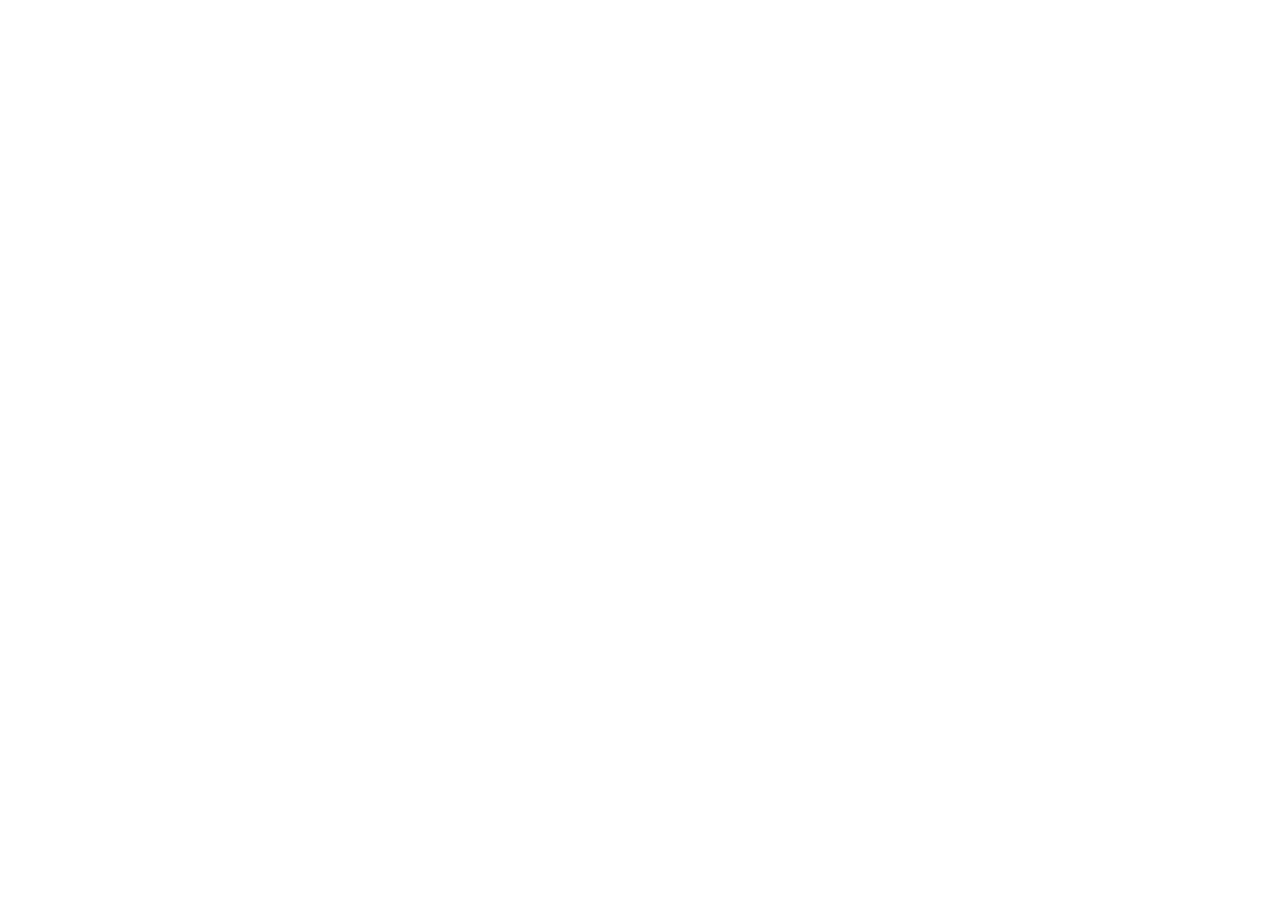
==== commit dd87f38f: "Migrate landing page from static HTML to Vue 3 + Vite + Tailwind Replace monolithic index.html with " ====
--- a/index.html
+++ b/index.html
@@ -1,710 +1,13 @@
 <!DOCTYPE html>
 <html lang="en">
 <head>
-<meta charset="UTF-8"/>
-<meta name="viewport" content="width=device-width, initial-scale=1.0"/>
-<title>NAP Solutions — AI Receptionist</title>
-<link href="https://fonts.googleapis.com/css2?family=Orbitron:wght@400;700;900&family=DM+Sans:wght@300;400;500;600;700&family=Space+Mono:wght@400;700&display=swap" rel="stylesheet"/>
-<style>
-  :root {
-    --bg:#ffffff; --bg2:#f5f7fb; --bg3:#eef1f8;
-    --cyan:#00D4C0; --cyan2:#00b8a6; --purple:#7B2FFF;
-    --blue:#00BFFF; --dark:#0a0f1e; --dark2:#1a2240;
-    --mid:#4a5580; --light:#8892b0;
-    --border:rgba(123,47,255,0.12); --border2:rgba(10,15,30,0.08);
-  }
-  *,*::before,*::after{box-sizing:border-box;margin:0;padding:0}
-  html,body{touch-action:pan-y;overscroll-behavior:none}
-  html{scroll-behavior:smooth}
-  body{background:var(--bg);color:var(--dark);font-family:'DM Sans',sans-serif;overflow-x:hidden;font-size:18px;-webkit-font-smoothing:antialiased}
-
-  /* NAV */
-  nav{position:fixed;top:0;left:0;right:0;z-index:100;display:flex;align-items:center;justify-content:space-between;padding:18px 60px;background:rgba(255,255,255,0.92);backdrop-filter:blur(24px);border-bottom:1px solid var(--border2);box-shadow:0 1px 20px rgba(0,0,0,0.06)}
-  .nav-logo{display:flex;align-items:center;gap:12px;text-decoration:none}
-  .nav-mark{width:40px;height:40px;border-radius:10px;background:linear-gradient(135deg,rgba(0,212,192,0.15),rgba(123,47,255,0.15));border:1px solid rgba(123,47,255,0.25);display:flex;align-items:center;justify-content:center;position:relative;box-shadow:0 2px 12px rgba(123,47,255,0.1)}
-  .nav-mark-dot{width:9px;height:9px;border-radius:50%;background:var(--purple);box-shadow:0 0 10px rgba(123,47,255,0.5);animation:pulse 2.5s ease infinite}
-  @keyframes pulse{0%,100%{opacity:1;transform:scale(1)}50%{opacity:0.6;transform:scale(1.3)}}
-  .nav-ring{position:absolute;inset:5px;border-radius:50%;border:1px dashed rgba(123,47,255,0.3);animation:spin 10s linear infinite}
-  @keyframes spin{to{transform:rotate(360deg)}}
-  .nav-wordmark{font-family:'Orbitron',sans-serif;font-weight:900;font-size:17px;letter-spacing:5px;background:linear-gradient(90deg,var(--dark) 0%,var(--purple) 100%);-webkit-background-clip:text;-webkit-text-fill-color:transparent;background-clip:text}
-  .nav-links{display:flex;align-items:center;gap:34px;list-style:none}
-  .nav-links a{color:var(--mid);text-decoration:none;font-size:16px;font-weight:500;transition:color 0.2s}
-  .nav-links a:hover{color:var(--dark)}
-  .nav-cta{background:linear-gradient(135deg,var(--purple),var(--cyan))!important;color:#fff!important;padding:11px 26px;border-radius:9px;font-weight:700!important;font-size:16px!important;box-shadow:0 4px 15px rgba(123,47,255,0.3);transition:all 0.2s!important}
-  .nav-cta:hover{opacity:0.9;transform:translateY(-1px);box-shadow:0 6px 20px rgba(123,47,255,0.4)!important}
-
-  /* HERO */
-  #hero{min-height:100vh;display:flex;align-items:center;position:relative;overflow:hidden;padding:140px 60px 100px;background:linear-gradient(135deg,#ffffff 0%,#f8f5ff 50%,#f0faff 100%)}
-  .hero-mesh{position:absolute;inset:0;z-index:0;background:radial-gradient(ellipse 70% 60% at 75% 40%,rgba(123,47,255,0.08) 0%,transparent 60%),radial-gradient(ellipse 50% 50% at 15% 80%,rgba(0,191,255,0.06) 0%,transparent 55%),radial-gradient(ellipse 40% 40% at 85% 85%,rgba(0,212,192,0.07) 0%,transparent 50%)}
-  .hero-grid{position:absolute;inset:0;z-index:0;background-image:linear-gradient(rgba(123,47,255,0.04) 1px,transparent 1px),linear-gradient(90deg,rgba(123,47,255,0.04) 1px,transparent 1px);background-size:80px 80px;mask-image:radial-gradient(ellipse at 50% 50%,black 30%,transparent 80%)}
-  .hero-content{position:relative;z-index:2;max-width:640px}
-  .always-on-pill{display:inline-flex;align-items:center;gap:10px;background:rgba(123,47,255,0.06);border:1px solid rgba(123,47,255,0.2);border-radius:100px;padding:8px 20px;margin-bottom:36px;animation:fadeUp 0.7s ease both}
-  .aop-dot{width:8px;height:8px;border-radius:50%;background:var(--cyan);box-shadow:0 0 8px var(--cyan);animation:pulse 2s infinite}
-  .aop-text{font-size:13px;font-weight:600;color:var(--purple);letter-spacing:1.5px}
-  .aop-badge{background:linear-gradient(135deg,var(--purple),var(--cyan));color:#fff;font-size:10px;font-weight:700;letter-spacing:2px;padding:3px 12px;border-radius:100px}
-  h1{font-family:'Orbitron',sans-serif;font-size:clamp(44px,6vw,82px);font-weight:900;line-height:1.08;letter-spacing:1px;margin-bottom:26px;animation:fadeUp 0.7s 0.1s ease both}
-  .h1-light{display:block;color:var(--dark)}
-  .h1-grad{display:block;background:linear-gradient(90deg,var(--purple) 0%,var(--cyan) 100%);-webkit-background-clip:text;-webkit-text-fill-color:transparent;background-clip:text}
-  .hero-sub{font-size:20px;line-height:1.75;color:var(--mid);font-weight:400;max-width:520px;margin-bottom:46px;animation:fadeUp 0.7s 0.2s ease both}
-  .hero-actions{display:flex;gap:16px;flex-wrap:wrap;animation:fadeUp 0.7s 0.3s ease both}
-
-  .btn-primary{background:linear-gradient(135deg,var(--purple),var(--cyan));color:#fff;border:none;padding:18px 42px;border-radius:11px;font-family:'DM Sans',sans-serif;font-size:17px;font-weight:700;cursor:pointer;box-shadow:0 4px 20px rgba(123,47,255,0.3);transition:transform 0.2s,box-shadow 0.2s}
-  .btn-primary:hover{transform:translateY(-2px);box-shadow:0 8px 30px rgba(123,47,255,0.4)}
-  .btn-ghost{background:#fff;color:var(--dark);border:1.5px solid var(--border2);padding:18px 42px;border-radius:11px;font-family:'DM Sans',sans-serif;font-size:17px;font-weight:500;cursor:pointer;box-shadow:0 2px 10px rgba(0,0,0,0.06);transition:border-color 0.2s,box-shadow 0.2s}
-  .btn-ghost:hover{border-color:rgba(123,47,255,0.3);box-shadow:0 4px 16px rgba(123,47,255,0.1)}
-
-  /* Hero orb */
-  .hero-right{position:absolute;right:60px;top:50%;transform:translateY(-50%);z-index:2;animation:fadeIn 1s 0.4s ease both}
-  .orb-card{width:290px;height:290px;position:relative;display:flex;align-items:center;justify-content:center}
-  .orb-core{width:200px;height:200px;border-radius:50%;background:linear-gradient(135deg,rgba(123,47,255,0.1),rgba(0,212,192,0.1));border:2px solid rgba(123,47,255,0.25);display:flex;align-items:center;justify-content:center;box-shadow:0 0 60px rgba(123,47,255,0.1),0 0 120px rgba(0,212,192,0.08),inset 0 0 40px rgba(123,47,255,0.05);position:relative}
-  .orb-core::before{content:'';position:absolute;inset:-18px;border-radius:50%;border:1px dashed rgba(123,47,255,0.18);animation:spin 8s linear infinite}
-  .orb-core::after{content:'';position:absolute;inset:-36px;border-radius:50%;border:1px solid rgba(0,212,192,0.1);animation:spin 14s linear infinite reverse}
-  .orb-label{text-align:center}
-  .orb-nap{font-family:'Orbitron',sans-serif;font-size:34px;font-weight:900;letter-spacing:5px;display:block;background:linear-gradient(135deg,var(--dark),var(--purple));-webkit-background-clip:text;-webkit-text-fill-color:transparent;background-clip:text}
-  .orb-solutions{font-size:10px;letter-spacing:4px;color:var(--light);margin-top:4px;font-family:'Space Mono',monospace}
-  .orb-chip{position:absolute;background:#fff;border:1px solid var(--border2);border-radius:8px;padding:9px 15px;font-size:11px;font-family:'Space Mono',monospace;letter-spacing:1px;color:var(--mid);display:flex;align-items:center;gap:7px;box-shadow:0 4px 20px rgba(0,0,0,0.08)}
-  .chip-dot{width:6px;height:6px;border-radius:50%;background:var(--cyan);box-shadow:0 0 5px var(--cyan);animation:pulse 2s infinite}
-  .chip1{top:10px;right:-20px;animation:float 4s ease-in-out infinite}
-  .chip2{bottom:20px;left:-30px;animation:float 4s 1s ease-in-out infinite}
-  @keyframes float{0%,100%{transform:translateY(0)}50%{transform:translateY(-8px)}}
-  .chip3{top:50%;right:-40px;animation:float3 4s 0.5s ease-in-out infinite}
-  @keyframes float3{0%,100%{transform:translateY(-50%)}50%{transform:translateY(calc(-50% - 8px))}}
-  .waveform{display:flex;align-items:center;gap:3px;position:absolute;bottom:10px;left:50%;transform:translateX(-50%)}
-  .wave-bar{width:3px;border-radius:3px;background:var(--purple);opacity:0.5;animation:wave var(--d,1s) var(--delay,0s) ease-in-out infinite alternate}
-  @keyframes wave{from{height:3px;opacity:0.2}to{height:var(--h,18px);opacity:0.7}}
-
-  /* MARQUEE */
-  .marquee-wrap{overflow:hidden;border-top:1px solid var(--border2);border-bottom:1px solid var(--border2);background:var(--bg2);padding:16px 0}
-  .marquee-track{display:flex;width:max-content;animation:marquee 25s linear infinite}
-  @keyframes marquee{0%{transform:translateX(0)}100%{transform:translateX(-50%)}}
-  .marquee-item{font-size:12px;letter-spacing:5px;color:var(--light);padding:0 32px;white-space:nowrap;font-family:'Space Mono',monospace}
-  .marquee-sep{color:var(--cyan)}
-
-  /* SECTIONS */
-  section{padding:72px 60px;position:relative}
-  .section-eyebrow{display:inline-flex;align-items:center;gap:10px;font-size:16px;font-weight:700;letter-spacing:3px;color:var(--purple);text-transform:uppercase;margin-bottom:18px}
-  .section-eyebrow::before{content:'';width:26px;height:2px;background:linear-gradient(90deg,var(--purple),var(--cyan));border-radius:2px}
-  h2{font-family:'Orbitron',sans-serif;font-size:clamp(38px,5.2vw,68px);font-weight:900;letter-spacing:1px;line-height:1.12;margin-bottom:18px;color:var(--dark)}
-  .grad-text{background:linear-gradient(90deg,var(--dark) 0%,var(--purple) 60%,var(--cyan) 100%);-webkit-background-clip:text;-webkit-text-fill-color:transparent;background-clip:text}
-  .section-sub{font-size:19px;line-height:1.8;color:var(--mid);max-width:560px;margin-bottom:56px}
-
-  /* PROBLEM */
-  #problem{background:var(--bg)}
-  .problem-layout{display:grid;grid-template-columns:1fr 1fr;gap:48px;align-items:start}
-  .problem-list{display:flex;flex-direction:column;gap:4px}
-  .problem-item{display:flex;align-items:center;gap:18px;padding:22px 26px;border-radius:12px;border:1px solid transparent;transition:background 0.2s,border-color 0.2s;cursor:default}
-  .problem-item:hover{background:rgba(123,47,255,0.03);border-color:rgba(123,47,255,0.1)}
-  .problem-arrow{width:34px;height:34px;border-radius:8px;flex-shrink:0;background:rgba(123,47,255,0.08);border:1px solid rgba(123,47,255,0.2);display:flex;align-items:center;justify-content:center;font-size:15px;color:var(--purple);align-self:center;font-weight:700}
-  .problem-item p{font-size:17px;line-height:1.7;color:var(--mid)}
-  .stats-col{display:flex;flex-direction:column;gap:18px}
-  .stat-card{padding:30px 32px;border-radius:16px;background:#fff;border:1px solid var(--border2);box-shadow:0 4px 24px rgba(0,0,0,0.05);position:relative;overflow:hidden}
-  .stat-card::after{content:'';position:absolute;top:0;left:0;right:0;height:3px;background:linear-gradient(90deg,var(--purple),var(--cyan));border-radius:3px 3px 0 0}
-  .stat-card .big{font-family:'Orbitron',sans-serif;font-size:46px;font-weight:900;line-height:1;margin-bottom:8px;background:linear-gradient(135deg,var(--purple),var(--cyan));-webkit-background-clip:text;-webkit-text-fill-color:transparent;background-clip:text}
-  .stat-card .lbl{font-size:16px;color:var(--light);line-height:1.5}
-
-  /* COST */
-  #cost{background:var(--bg2)}
-  .cost-row{display:flex;align-items:stretch;border-radius:16px;overflow:hidden;border:1px solid var(--border2);margin:48px 0 32px;background:#fff;box-shadow:0 4px 30px rgba(0,0,0,0.06)}
-  .cost-cell{flex:1;padding:38px 28px;text-align:center;border-right:1px solid var(--border2);border-left:1px solid var(--border2)}
-  .cost-cell:last-child{border-right:none;background:linear-gradient(135deg,rgba(123,47,255,0.04),rgba(0,212,192,0.04))}
-  .cost-big{font-family:'Orbitron',sans-serif;font-size:38px;font-weight:900;color:var(--purple);margin-bottom:10px;line-height:1}
-  .cost-cell:last-child .cost-big{font-size:46px;background:linear-gradient(135deg,var(--purple),var(--cyan));-webkit-background-clip:text;-webkit-text-fill-color:transparent;background-clip:text}
-  .cost-lbl{font-size:15px;color:var(--light);letter-spacing:1px;line-height:1.6}
-  .cost-op{font-family:'Orbitron',sans-serif;font-size:26px;font-weight:900;color:rgba(123,47,255,0.2);display:flex;align-items:center;padding:0 4px}
-  .cost-note{font-size:18px;color:var(--mid);line-height:1.8}
-  .cost-note strong{color:var(--purple);font-weight:700}
-
-  /* SOLUTION */
-  #solution{background:var(--bg)}
-  .solution-list{display:flex;flex-direction:column;gap:4px;max-width:720px}
-  .solution-item{display:flex;align-items:center;gap:18px;padding:22px 26px;border-radius:12px;border:1px solid transparent;transition:background 0.2s,border-color 0.2s}
-  .solution-item:hover{background:rgba(0,212,192,0.04);border-color:rgba(0,212,192,0.15)}
-  .sol-check{width:34px;height:34px;border-radius:8px;flex-shrink:0;background:linear-gradient(135deg,rgba(123,47,255,0.1),rgba(0,212,192,0.1));border:1px solid rgba(123,47,255,0.2);display:flex;align-items:center;justify-content:center;font-size:15px;color:var(--purple);font-weight:700;align-self:center}
-  .solution-item p{font-size:17px;line-height:1.7;color:var(--mid)}
-
-  /* HOW IT WORKS */
-  #how{background:var(--bg2)}
-  .functions-grid{display:grid;grid-template-columns:repeat(4,1fr);gap:18px;margin-top:50px}
-  .func-card{padding:30px 26px;border-radius:16px;background:#fff;border:1px solid var(--border2);box-shadow:0 2px 16px rgba(0,0,0,0.04);transition:border-color 0.3s,transform 0.3s,box-shadow 0.3s;cursor:default}
-  .func-card:hover{border-color:rgba(123,47,255,0.25);transform:translateY(-4px);box-shadow:0 12px 36px rgba(123,47,255,0.1)}
-  .func-num{font-family:'Orbitron',sans-serif;font-size:13px;font-weight:700;color:var(--cyan);letter-spacing:2px;margin-bottom:14px}
-  .func-card h3{font-size:17px;font-weight:700;color:var(--dark);margin-bottom:10px}
-  .func-card p{font-size:15px;line-height:1.8;color:var(--light)}
-  .func-card.filler{background:linear-gradient(135deg,rgba(123,47,255,0.04),rgba(0,212,192,0.04));border-color:rgba(123,47,255,0.1);display:flex;align-items:center;justify-content:center;text-align:center}
-
-  /* PRICING */
-  #pricing{background:var(--bg)}
-  .pricing-grid{display:grid;grid-template-columns:repeat(3,1fr);gap:22px;margin-top:52px}
-  .pricing-card{border-radius:20px;padding:42px 36px;background:#fff;border:1px solid var(--border2);box-shadow:0 4px 24px rgba(0,0,0,0.05);transition:transform 0.3s,box-shadow 0.3s;position:relative;overflow:hidden}
-  .pricing-card:hover{transform:translateY(-6px);box-shadow:0 20px 50px rgba(123,47,255,0.1)}
-  .pricing-card.featured{background:linear-gradient(135deg,#faf8ff,#f0faff);border-color:rgba(123,47,255,0.3);box-shadow:0 8px 40px rgba(123,47,255,0.12)}
-  .popular-badge{position:absolute;top:20px;right:20px;background:linear-gradient(135deg,var(--purple),var(--cyan));color:#fff;font-size:10px;font-weight:700;letter-spacing:2px;padding:5px 13px;border-radius:100px}
-  .pricing-tier{font-size:13px;font-weight:700;letter-spacing:4px;color:var(--purple);margin-bottom:10px;font-family:'Space Mono',monospace}
-  .pricing-mins{font-size:14px;color:var(--light);margin-bottom:18px;letter-spacing:1px}
-  .pricing-divider{height:1px;background:var(--border2);margin-bottom:24px}
-  .pricing-features{list-style:none;margin-bottom:34px}
-  .pricing-features li{font-size:16px;color:var(--mid);padding:10px 0;border-bottom:1px solid var(--border2);display:flex;align-items:center;gap:12px}
-  .pricing-features li::before{content:'✓';color:var(--cyan);font-size:15px;font-weight:700}
-  .pricing-footer{text-align:center;font-size:14px;color:var(--light);margin-top:28px;letter-spacing:1px}
-
-  /* FAQ */
-  #faq{background:var(--bg2)}
-  .faq-search-wrap{max-width:560px;margin-bottom:48px;position:relative}
-  .faq-search{width:100%;padding:16px 50px 16px 22px;border:1.5px solid var(--border2);border-radius:12px;font-family:'DM Sans',sans-serif;font-size:17px;color:var(--dark);outline:none;background:#fff;box-shadow:0 2px 12px rgba(0,0,0,0.05);transition:border-color 0.2s}
-  .faq-search:focus{border-color:rgba(123,47,255,0.4)}
-  .faq-search-icon{position:absolute;right:18px;top:50%;transform:translateY(-50%);color:var(--light);font-size:18px;pointer-events:none}
-  .faq-tabs{display:flex;flex-wrap:wrap;gap:10px;margin-bottom:44px}
-  .faq-tab{padding:10px 22px;border-radius:100px;border:1.5px solid var(--border2);background:#fff;font-family:'DM Sans',sans-serif;font-size:15px;font-weight:500;color:var(--mid);cursor:pointer;transition:all 0.2s}
-  .faq-tab:hover{border-color:rgba(123,47,255,0.3);color:var(--purple)}
-  .faq-tab.active{background:linear-gradient(135deg,var(--purple),var(--cyan));border-color:transparent;color:#fff;font-weight:700;box-shadow:0 4px 14px rgba(123,47,255,0.25)}
-  .faq-list{display:flex;flex-direction:column;gap:12px;max-width:860px}
-  .faq-item{background:#fff;border:1.5px solid var(--border2);border-radius:14px;overflow:hidden;transition:border-color 0.2s,box-shadow 0.2s}
-  .faq-item.open{border-color:rgba(123,47,255,0.25);box-shadow:0 6px 24px rgba(123,47,255,0.08)}
-  .faq-item.hidden{display:none}
-  .faq-q{width:100%;background:none;border:none;padding:22px 26px;display:flex;align-items:center;justify-content:space-between;gap:20px;cursor:pointer;text-align:left;font-family:'DM Sans',sans-serif;font-size:17px;font-weight:600;color:var(--dark);transition:color 0.2s}
-  .faq-item.open .faq-q{color:var(--purple)}
-  .faq-icon{flex-shrink:0;width:30px;height:30px;border-radius:50%;background:var(--bg2);border:1px solid var(--border2);display:flex;align-items:center;justify-content:center;font-size:18px;color:var(--mid);transition:all 0.3s;font-weight:300;line-height:1}
-  .faq-item.open .faq-icon{background:linear-gradient(135deg,var(--purple),var(--cyan));border-color:transparent;color:#fff;transform:rotate(45deg)}
-  .faq-a{max-height:0;overflow:hidden;transition:max-height 0.35s ease,padding 0.3s ease;font-size:16px;line-height:1.8;color:var(--mid);padding:0 26px}
-  .faq-item.open .faq-a{max-height:300px;padding:0 26px 22px}
-  .no-results{display:none;text-align:center;padding:60px 20px;color:var(--light);font-size:17px}
-  .no-results.show{display:block}
-  .faq-cta{margin-top:52px;padding:40px 48px;background:linear-gradient(135deg,rgba(123,47,255,0.06),rgba(0,212,192,0.06));border:1.5px solid rgba(123,47,255,0.15);border-radius:20px;display:flex;align-items:center;justify-content:space-between;gap:24px;flex-wrap:wrap;max-width:860px}
-  .faq-cta-text h3{font-family:'Orbitron',sans-serif;font-size:18px;font-weight:700;color:var(--dark);margin-bottom:8px;letter-spacing:1px}
-  .faq-cta-text p{font-size:16px;color:var(--mid);line-height:1.6}
-
-  /* CTA */
-  #cta{background:linear-gradient(135deg,#faf8ff 0%,#f0faff 100%);text-align:center;padding:80px 60px;position:relative;overflow:hidden}
-  #cta::before{content:'';position:absolute;inset:0;background:radial-gradient(ellipse 60% 50% at 50% 100%,rgba(123,47,255,0.06) 0%,transparent 65%);pointer-events:none}
-  #cta .section-eyebrow{justify-content:center}
-  #cta>p{font-size:19px;color:var(--mid);margin-bottom:44px;max-width:520px;margin-left:auto;margin-right:auto;line-height:1.8}
-  .cta-disclaimer{font-size:13px;color:var(--light);margin-top:16px;letter-spacing:1px}
-
-  /* FOOTER */
-  footer{background:var(--dark);padding:60px 60px 32px;color:rgba(255,255,255,0.6)}
-  .footer-grid{display:grid;grid-template-columns:2fr 1fr 1fr 1fr;gap:52px;margin-bottom:48px}
-  .footer-brand p{font-size:16px;line-height:1.8;color:rgba(255,255,255,0.35);margin-top:16px;max-width:270px}
-  .footer-col h4{font-size:14px;font-weight:700;letter-spacing:2px;color:rgba(255,255,255,0.4);text-transform:uppercase;margin-bottom:18px}
-  .footer-col ul{list-style:none}
-  .footer-col li{font-size:16px;color:rgba(255,255,255,0.3);margin-bottom:10px;cursor:pointer;transition:color 0.2s;display:block;width:fit-content;line-height:1.4}
-  .footer-col li:hover{color:rgba(255,255,255,0.8)}
-  .footer-bottom{border-top:1px solid rgba(255,255,255,0.07);padding-top:24px;display:flex;justify-content:space-between;align-items:center;font-size:14px;color:rgba(255,255,255,0.2);flex-wrap:wrap;gap:10px}
-  .footer-tagline{font-family:'Space Mono',monospace;font-size:11px;letter-spacing:3px;color:rgba(0,212,192,0.4)}
-  .footer-wordmark{font-family:'Orbitron',sans-serif;font-weight:900;font-size:17px;letter-spacing:5px;background:linear-gradient(90deg,#fff 0%,var(--cyan) 100%);-webkit-background-clip:text;-webkit-text-fill-color:transparent;background-clip:text}
-  .footer-mark{width:36px;height:36px;border-radius:9px;background:linear-gradient(135deg,rgba(0,212,192,0.15),rgba(123,47,255,0.15));border:1px solid rgba(0,212,192,0.2);display:flex;align-items:center;justify-content:center;position:relative}
-  .footer-mark-dot{width:8px;height:8px;border-radius:50%;background:var(--cyan);box-shadow:0 0 8px var(--cyan)}
-
-
-  @keyframes fadeIn{from{opacity:0}to{opacity:1}}
-  ::-webkit-scrollbar{width:4px}
-  ::-webkit-scrollbar-track{background:var(--bg2)}
-  ::-webkit-scrollbar-thumb{background:rgba(123,47,255,0.3);border-radius:4px}
-
-  @media(max-width:960px){
-    nav{padding:14px 24px}
-    .nav-links{display:none}
-    section,#hero,#cta{padding-left:24px;padding-right:24px}
-    .hero-right{display:none}
-    .problem-layout,.pricing-grid,.functions-grid,.footer-grid{grid-template-columns:1fr}
-    .cost-row{flex-direction:column}
-    .cost-op{padding:10px 0;justify-content:center}
-    footer{padding:36px 24px 24px}
-    .faq-cta{flex-direction:column;text-align:center}
-  }
-  /* BOOKING MODAL */
-  #bookingModal{display:none;position:fixed;inset:0;z-index:9999;background:rgba(10,15,30,0.7);backdrop-filter:blur(6px);align-items:center;justify-content:center;padding:20px}
-  #bookingModal.active{display:flex}
-  #bookingBox{background:#fff;border-radius:20px;width:100%;max-width:940px;height:90vh;display:flex;flex-direction:column;overflow:hidden;box-shadow:0 40px 100px rgba(0,0,0,0.3);animation:fadeUp 0.3s ease}
-  #bookingHeader{display:flex;align-items:center;justify-content:space-between;padding:18px 28px;border-bottom:1px solid var(--border2);flex-shrink:0;background:#fff}
-  #bookingHeader span{font-family:'Orbitron',sans-serif;font-size:13px;font-weight:700;letter-spacing:2px;color:var(--dark)}
-  #bookingHeader p{font-size:12px;color:var(--light);margin-top:2px}
-  #closeBooking{background:none;border:1.5px solid var(--border2);border-radius:50%;width:36px;height:36px;font-size:20px;cursor:pointer;color:var(--mid);display:flex;align-items:center;justify-content:center;transition:all 0.2s}
-  #closeBooking:hover{background:var(--bg2);color:var(--dark)}
-  #bookingFrame{flex:1;width:100%;border:none}
-</style>
+  <meta charset="UTF-8" />
+  <meta name="viewport" content="width=device-width, initial-scale=1.0" />
+  <title>NAP Solutions — AI Receptionist</title>
+  <link href="https://fonts.googleapis.com/css2?family=Orbitron:wght@400;700;900&family=DM+Sans:wght@300;400;500;600;700&family=Space+Mono:wght@400;700&display=swap" rel="stylesheet" />
 </head>
 <body>
-
-<!-- NAV -->
-<nav>
-  <a class="nav-logo" href="#">
-    <img src="[data-uri]" alt="NAP Solutions" style="height:44px;width:44px;border-radius:10px;object-fit:cover;"/>
-    <span class="nav-wordmark">NAP SOLUTIONS</span>
-  </a>
-  <ul class="nav-links">
-    <li><a href="#problem">The Problem</a></li>
-    <li><a href="#solution">The Solution</a></li>
-    <li><a href="#how">How It Works</a></li>
-    <li><a href="#pricing">Pricing</a></li>
-    <li><a href="#faq">FAQ</a></li>
-    <li><a href="#" class="nav-cta" onclick="openCalModal();return false;">Book a Demo</a></li>
-  </ul>
-</nav>
-
-<!-- HERO -->
-<section id="hero">
-  <div class="hero-mesh"></div>
-  <div class="hero-grid"></div>
-  <div style="position:absolute;bottom:0;left:0;right:0;height:100%;overflow:hidden;pointer-events:none;z-index:0;">
-    <svg viewBox="0 0 1200 500" preserveAspectRatio="xMidYMax meet" xmlns="http://www.w3.org/2000/svg" style="position:absolute;bottom:0;left:0;width:100%;height:85%;opacity:0.13;">
-      <defs>
-        <linearGradient id="graphGrad" x1="0" y1="0" x2="0" y2="1"><stop offset="0%" stop-color="#7B2FFF" stop-opacity="0.6"/><stop offset="100%" stop-color="#7B2FFF" stop-opacity="0"/></linearGradient>
-        <linearGradient id="lineGrad" x1="0" y1="0" x2="1" y2="0"><stop offset="0%" stop-color="#7B2FFF"/><stop offset="100%" stop-color="#00D4C0"/></linearGradient>
-        <filter id="glow"><feGaussianBlur stdDeviation="3" result="blur"/><feMerge><feMergeNode in="blur"/><feMergeNode in="SourceGraphic"/></feMerge></filter>
-        <clipPath id="graphClip"><rect id="graphReveal" x="0" y="0" width="0" height="500"/></clipPath>
-      </defs>
-      <line x1="0" y1="400" x2="1200" y2="400" stroke="#7B2FFF" stroke-width="1" stroke-dasharray="6,8" opacity="0.4"/>
-      <line x1="0" y1="300" x2="1200" y2="300" stroke="#7B2FFF" stroke-width="1" stroke-dasharray="6,8" opacity="0.3"/>
-      <line x1="0" y1="200" x2="1200" y2="200" stroke="#7B2FFF" stroke-width="1" stroke-dasharray="6,8" opacity="0.2"/>
-      <line x1="0" y1="100" x2="1200" y2="100" stroke="#7B2FFF" stroke-width="1" stroke-dasharray="6,8" opacity="0.15"/>
-      <path d="M0,440 L150,410 L300,375 L450,330 L600,275 L750,210 L900,145 L1050,75 L1200,15 L1200,500 L0,500 Z" fill="url(#graphGrad)" clip-path="url(#graphClip)"/>
-      <path d="M0,440 L150,410 L300,375 L450,330 L600,275 L750,210 L900,145 L1050,75 L1200,15" fill="none" stroke="url(#lineGrad)" stroke-width="3.5" stroke-linecap="round" stroke-linejoin="round" filter="url(#glow)" clip-path="url(#graphClip)"/>
-      <g clip-path="url(#graphClip)">
-        <circle cx="300" cy="375" r="5" fill="#7B2FFF" opacity="0.8"/>
-        <circle cx="600" cy="275" r="5" fill="#7B2FFF" opacity="0.8"/>
-        <circle cx="900" cy="145" r="5" fill="#00D4C0" opacity="0.9"/>
-        <circle cx="1050" cy="75" r="6" fill="#00D4C0" opacity="0.9"/>
-        <circle cx="1200" cy="15" r="7" fill="#00D4C0" opacity="1"/>
-      </g>
-      <g clip-path="url(#graphClip)"><polygon points="1200,15 1182,27 1188,15 1182,3" fill="#00D4C0" opacity="0.9"/></g>
-      <animate href="#graphReveal" attributeName="width" from="0" to="1200" dur="2.2s" begin="0.4s" fill="freeze" calcMode="spline" keySplines="0.4 0 0.2 1"/>
-    </svg>
-  </div>
-  <div class="hero-content">
-    <div class="always-on-pill">
-      <div class="aop-dot"></div>
-      <span class="aop-text">ALWAYS ON</span>
-      <span class="aop-badge">ACTIVE 24/7</span>
-    </div>
-    <h1>
-      <span class="h1-light">NEVER MISS</span>
-      <span class="h1-grad">A CALL AGAIN.</span>
-    </h1>
-    <p class="hero-sub">NAP Solutions deploys intelligent AI receptionists that answer every call, book appointments, and automate your front desk — around the clock, at a fraction of the cost.</p>
-    <div class="hero-actions">
-      <button class="btn-primary" onclick="openCalModal()">Book a Demo</button>
-      <button class="btn-ghost" onclick="document.getElementById('how').scrollIntoView({behavior:'smooth'})">See How It Works →</button>
-    </div>
-  </div>
-  <div class="hero-right">
-    <div class="orb-card">
-      <div class="orb-core">
-        <div class="orb-label">
-          <span class="orb-nap">NAP</span>
-          <span class="orb-solutions">SOLUTIONS</span>
-        </div>
-      </div>
-      <div class="orb-chip chip1"><div class="chip-dot"></div>ALWAYS ON</div>
-      <div class="orb-chip chip2"><div class="chip-dot"></div>BOOKING NOW</div>
-      <div class="orb-chip chip3"><div class="chip-dot"></div>LIVE AI</div>
-      <div class="waveform">
-        <div class="wave-bar" style="--d:0.9s;--delay:0s;--h:7px"></div>
-        <div class="wave-bar" style="--d:1.1s;--delay:0.1s;--h:16px"></div>
-        <div class="wave-bar" style="--d:0.8s;--delay:0.2s;--h:26px"></div>
-        <div class="wave-bar" style="--d:1.2s;--delay:0.05s;--h:14px"></div>
-        <div class="wave-bar" style="--d:0.7s;--delay:0.3s;--h:30px"></div>
-        <div class="wave-bar" style="--d:1.0s;--delay:0.15s;--h:20px"></div>
-        <div class="wave-bar" style="--d:0.9s;--delay:0.25s;--h:28px"></div>
-        <div class="wave-bar" style="--d:1.1s;--delay:0s;--h:16px"></div>
-        <div class="wave-bar" style="--d:0.8s;--delay:0.35s;--h:10px"></div>
-        <div class="wave-bar" style="--d:1.3s;--delay:0.1s;--h:22px"></div>
-        <div class="wave-bar" style="--d:0.9s;--delay:0.2s;--h:14px"></div>
-      </div>
-    </div></section>
-
-<!-- MARQUEE -->
-<div class="marquee-wrap">
-  <div class="marquee-track">
-    <span class="marquee-item">BOOK <span class="marquee-sep">·</span> ANSWER <span class="marquee-sep">·</span> AUTOMATE</span>
-    <span class="marquee-item">BOOK <span class="marquee-sep">·</span> ANSWER <span class="marquee-sep">·</span> AUTOMATE</span>
-    <span class="marquee-item">BOOK <span class="marquee-sep">·</span> ANSWER <span class="marquee-sep">·</span> AUTOMATE</span>
-    <span class="marquee-item">BOOK <span class="marquee-sep">·</span> ANSWER <span class="marquee-sep">·</span> AUTOMATE</span>
-    <span class="marquee-item">BOOK <span class="marquee-sep">·</span> ANSWER <span class="marquee-sep">·</span> AUTOMATE</span>
-    <span class="marquee-item">BOOK <span class="marquee-sep">·</span> ANSWER <span class="marquee-sep">·</span> AUTOMATE</span>
-    <span class="marquee-item">BOOK <span class="marquee-sep">·</span> ANSWER <span class="marquee-sep">·</span> AUTOMATE</span>
-    <span class="marquee-item">BOOK <span class="marquee-sep">·</span> ANSWER <span class="marquee-sep">·</span> AUTOMATE</span>
-    <span class="marquee-item">BOOK <span class="marquee-sep">·</span> ANSWER <span class="marquee-sep">·</span> AUTOMATE</span>
-    <span class="marquee-item">BOOK <span class="marquee-sep">·</span> ANSWER <span class="marquee-sep">·</span> AUTOMATE</span>
-    <span class="marquee-item">BOOK <span class="marquee-sep">·</span> ANSWER <span class="marquee-sep">·</span> AUTOMATE</span>
-    <span class="marquee-item">BOOK <span class="marquee-sep">·</span> ANSWER <span class="marquee-sep">·</span> AUTOMATE</span>
-    <span class="marquee-item">BOOK <span class="marquee-sep">·</span> ANSWER <span class="marquee-sep">·</span> AUTOMATE</span>
-    <span class="marquee-item">BOOK <span class="marquee-sep">·</span> ANSWER <span class="marquee-sep">·</span> AUTOMATE</span>
-    <span class="marquee-item">BOOK <span class="marquee-sep">·</span> ANSWER <span class="marquee-sep">·</span> AUTOMATE</span>
-    <span class="marquee-item">BOOK <span class="marquee-sep">·</span> ANSWER <span class="marquee-sep">·</span> AUTOMATE</span>
-  </div>
-</div>
-
-<!-- PROBLEM -->
-<section id="problem">
-  <div class="section-eyebrow">The Problem</div>
-  <h2 class="grad-text">Your Phone Stops Working<br/>When Clients Need It Most.</h2>
-  <p class="section-sub">Businesses are losing bookings every night, every weekend — and most don't even realize it.</p>
-  <div class="problem-layout">
-    <div class="problem-list">
-      <div class="problem-item"><div class="problem-arrow">→</div><p>No answer after hours — callers hang up and go straight to a competitor</p></div>
-      <div class="problem-item"><div class="problem-arrow">→</div><p>Evenings and weekends are peak decision time — your business is completely unreachable</p></div>
-      <div class="problem-item"><div class="problem-arrow">→</div><p>Most callers won't leave a voicemail — they simply end the call and move on</p></div>
-      <div class="problem-item"><div class="problem-arrow">→</div><p>Every missed call is a missed booking and lost lifetime customer value</p></div>
-    </div>
-    <div class="stats-col">
-      <div class="stat-card"><div class="big">62%</div><div class="lbl">of after-hours calls go unanswered</div></div>
-      <div class="stat-card"><div class="big">$800+</div><div class="lbl">average lifetime value of one customer</div></div>
-      <div class="stat-card"><div class="big">3–5</div><div class="lbl">bookings missed per night, on average</div></div>
-    </div>
-  </div>
-</section>
-
-<!-- REVENUE IMPACT -->
-<section id="cost">
-  <div class="section-eyebrow">Revenue Impact</div>
-  <h2 class="grad-text">What Silence Is<br/>Costing You.</h2>
-  <p class="section-sub">Conservative monthly estimate for a mid-size business:</p>
-  <div class="cost-row">
-    <div class="cost-cell"><div class="cost-big">4</div><div class="cost-lbl">Missed calls<br/>per night</div></div>
-    <div class="cost-op">×</div>
-    <div class="cost-cell"><div class="cost-big">30</div><div class="cost-lbl">Nights<br/>per month</div></div>
-    <div class="cost-op">×</div>
-    <div class="cost-cell"><div class="cost-big">$250</div><div class="cost-lbl">Avg booking<br/>value</div></div>
-    <div class="cost-op">=</div>
-    <div class="cost-cell"><div class="cost-big">$30K</div><div class="cost-lbl">Lost revenue<br/>per month</div></div>
-  </div>
-  <p class="cost-note">That's up to <strong>$30,000+ in walkaway revenue</strong> every single month. NAP Solutions captures it back.</p>
-
-</section>
-
-
-<!-- SOLUTION -->
-<section id="solution">
-  <div class="section-eyebrow">The Solution</div>
-  <h2 class="grad-text">An AI Receptionist<br/>That Never Clocks Out.</h2>
-  <p class="section-sub">NAP Solutions answers every call, qualifies the caller, and books the appointment — 24/7, 365 days a year.</p>
-  <div class="solution-list">
-    <div class="solution-item"><div class="sol-check">✓</div><p>Answers instantly — zero hold time, zero missed calls</p></div>
-    <div class="solution-item"><div class="sol-check">✓</div><p>Books directly into your calendar in real time</p></div>
-    <div class="solution-item"><div class="sol-check">✓</div><p>Works nights, weekends, holidays — always on</p></div>
-    <div class="solution-item"><div class="sol-check">✓</div><p>Sounds like a professional receptionist, not a robot</p></div>
-    <div class="solution-item"><div class="sol-check">✓</div><p>Escalates complex situations to your human staff seamlessly</p></div>
-  </div>
-</section>
-
-<!-- HOW IT WORKS -->
-<section id="how">
-  <div class="section-eyebrow">How It Works</div>
-  <h2 class="grad-text">From First Ring<br/>To Fully Booked.</h2>
-  <p class="section-sub">Every call handled end-to-end — here's exactly what our AI takes care of so you don't have to:</p>
-  <div class="functions-grid">
-    <div class="func-card"><div class="func-num">01</div><h3>Check Availability</h3><p>AI checks your live calendar and finds open slots that match the caller's preferred time.</p></div>
-    <div class="func-card"><div class="func-num">02</div><h3>Book Appointment</h3><p>Confirms details and locks the booking directly into your scheduling system.</p></div>
-    <div class="func-card"><div class="func-num">03</div><h3>Reschedule</h3><p>Handles rescheduling requests — finds a new time and updates the calendar automatically.</p></div>
-    <div class="func-card"><div class="func-num">04</div><h3>Cancel Appointment</h3><p>Processes cancellations professionally and frees the slot for the next caller.</p></div>
-    <div class="func-card"><div class="func-num">05</div><h3>Look Up Appointment</h3><p>Callers can check their booking details anytime — day or night, no staff needed.</p></div>
-    <div class="func-card"><div class="func-num">06</div><h3>Transfer to Staff</h3><p>For complex queries, the AI escalates the call to your human team seamlessly.</p></div>
-    <div class="func-card"><div class="func-num">07</div><h3>Wrap Up &amp; Confirm</h3><p>Wraps up the call by confirming all booking details with the caller before saying goodbye.</p></div>
-    <div class="func-card filler">
-      <div>
-        <div style="font-family:'Orbitron',sans-serif;font-size:11px;letter-spacing:3px;color:var(--cyan);margin-bottom:12px;">POWERED BY AI</div>
-        <div style="font-size:14px;color:var(--light);line-height:2;letter-spacing:1px;">Natural voice.<br/>Zero hold time.<br/>24 / 7 availability.</div>
-      </div>
-    </div>
-  </div>
-</section>
-
-<!-- PRICING -->
-<section id="pricing">
-  <div class="section-eyebrow">Pricing</div>
-  <h2 class="grad-text">Simple. Transparent.<br/>No Hidden Fees.</h2>
-  <p class="section-sub">All plans include full setup, onboarding, and calendar integration. Book a demo and we'll walk you through everything.</p>
-  <div class="pricing-grid">
-    <div class="pricing-card">
-      <div class="pricing-tier">GROWTH</div>
-      <div class="pricing-mins">2,000 MINUTES / MONTH</div>
-      <div class="pricing-divider"></div>
-      <ul class="pricing-features">
-        <li>24/7 AI receptionist</li>
-        <li>Calendar integration</li>
-        <li>Call summaries</li>
-        <li>Setup &amp; onboarding included</li>
-      </ul>
-      <button class="btn-ghost" style="width:100%;" onclick="openCalModal()">Book a Demo</button>
-    </div>
-    <div class="pricing-card featured">
-      <div class="popular-badge">MOST POPULAR</div>
-      <div class="pricing-tier">SCALE</div>
-      <div class="pricing-mins">4,000 MINUTES / MONTH</div>
-      <div class="pricing-divider"></div>
-      <ul class="pricing-features">
-        <li>24/7 AI receptionist</li>
-        <li>Calendar integration</li>
-        <li>Call summaries</li>
-        <li>Setup &amp; onboarding included</li>
-      </ul>
-      <button class="btn-primary" style="width:100%;" onclick="openCalModal()">Book a Demo</button>
-    </div>
-    <div class="pricing-card">
-      <div class="pricing-tier">ENTERPRISE</div>
-      <div class="pricing-mins">8,000 MINUTES / MONTH</div>
-      <div class="pricing-divider"></div>
-      <ul class="pricing-features">
-        <li>Multiple locations</li>
-        <li>Custom call volume</li>
-        <li>Dedicated support</li>
-        <li>Custom integrations</li>
-      </ul>
-      <button class="btn-ghost" style="width:100%;" onclick="openCalModal()">Book a Demo</button>
-    </div>
-  </div>
-  <p class="pricing-footer">All plans include full setup, onboarding, and calendar integration. No hidden fees.</p>
-</section>
-
-<!-- FAQ -->
-<section id="faq">
-  <div class="section-eyebrow">FAQ</div>
-  <h2 class="grad-text">Got Questions?<br/>We've Got Answers.</h2>
-  <p class="section-sub">Everything you need to know about NAP Solutions — find your answer instantly below.</p>
-
-  <div class="faq-search-wrap">
-    <input class="faq-search" type="text" placeholder="Search questions..." oninput="filterFaq(this.value)" />
-    <span class="faq-search-icon">🔍</span>
-  </div>
-
-  <div class="faq-tabs">
-    <button class="faq-tab active" onclick="filterTab(this,'general')">General</button>
-    <button class="faq-tab" onclick="filterTab(this,'calls')">Calls &amp; Booking</button>
-    <button class="faq-tab" onclick="filterTab(this,'setup')">Setup &amp; Integration</button>
-    <button class="faq-tab" onclick="filterTab(this,'pricing')">Pricing &amp; Plans</button>
-    <button class="faq-tab" onclick="filterTab(this,'availability')">Availability</button>
-    <button class="faq-tab" onclick="filterTab(this,'all')">All</button>
-  </div>
-
-  <div class="faq-list" id="faqList">
-    <div class="faq-item" data-cat="general">
-      <button class="faq-q" onclick="toggleFaq(this)">What exactly is NAP Solutions?<span class="faq-icon">+</span></button>
-      <div class="faq-a">NAP Solutions provides an AI-powered receptionist that answers your business calls 24/7. It books appointments, handles inquiries, reschedules, cancels, and escalates to your team when needed — all without any human staff required.</div>
-    </div>
-    <div class="faq-item" data-cat="general">
-      <button class="faq-q" onclick="toggleFaq(this)">How does the AI know how to handle my calls?<span class="faq-icon">+</span></button>
-      <div class="faq-a">During setup, we fully configure the AI to understand your business — your services, hours, tone, and booking rules. It's trained on your specific information so it always sounds like a natural extension of your team, not a generic bot.</div>
-    </div>
-    <div class="faq-item" data-cat="general">
-      <button class="faq-q" onclick="toggleFaq(this)">Do I need any special equipment or software?<span class="faq-icon">+</span></button>
-      <div class="faq-a">No hardware or new software is required. NAP Solutions works with your existing phone number and integrates directly with the calendar software you already use — setup is simple and handled by our team.</div>
-    </div>
-    <div class="faq-item" data-cat="general">
-      <button class="faq-q" onclick="toggleFaq(this)">What types of businesses does NAP Solutions work best for?<span class="faq-icon">+</span></button>
-      <div class="faq-a">NAP Solutions is ideal for any appointment-based business — medical, dental, legal, wellness, home services, beauty, fitness, and more. If your business relies on phone bookings and misses calls after hours, NAP Solutions is built for you.</div>
-    </div>
-    <div class="faq-item" data-cat="calls">
-      <button class="faq-q" onclick="toggleFaq(this)">Can the AI book, reschedule, and cancel appointments?<span class="faq-icon">+</span></button>
-      <div class="faq-a">Yes — the AI handles all of it. It checks your live calendar availability, books new appointments, rescheduled existing ones, and processes cancellations, all in real time directly into your scheduling system.</div>
-    </div>
-    <div class="faq-item" data-cat="calls">
-      <button class="faq-q" onclick="toggleFaq(this)">What happens if a caller has a complex question the AI can't answer?<span class="faq-icon">+</span></button>
-      <div class="faq-a">If a call goes beyond what the AI is trained to handle, it seamlessly transfers the call to your human staff. You stay in control for the situations that truly need a personal touch.</div>
-    </div>
-    <div class="faq-item" data-cat="calls">
-      <button class="faq-q" onclick="toggleFaq(this)">What happens to calls I miss before signing up?<span class="faq-icon">+</span></button>
-      <div class="faq-a">Once NAP Solutions is live on your number, every incoming call is answered immediately. Past missed calls can't be recovered, but from day one you'll never lose a booking to an unanswered phone again.</div>
-    </div>
-    <div class="faq-item" data-cat="calls">
-      <button class="faq-q" onclick="toggleFaq(this)">Does the AI sound natural, or robotic?<span class="faq-icon">+</span></button>
-      <div class="faq-a">NAP Solutions uses advanced voice AI that sounds warm, professional, and conversational. Most callers won't know they're speaking to an AI — they'll simply experience a fast, friendly receptionist who gets the job done.</div>
-    </div>
-    <div class="faq-item" data-cat="setup">
-      <button class="faq-q" onclick="toggleFaq(this)">How long does setup take?<span class="faq-icon">+</span></button>
-      <div class="faq-a">Most businesses are fully up and running within a few business days. Our team handles all configuration, testing, and integration — you don't need to be technical to get started.</div>
-    </div>
-    <div class="faq-item" data-cat="setup">
-      <button class="faq-q" onclick="toggleFaq(this)">What calendar systems do you integrate with?<span class="faq-icon">+</span></button>
-      <div class="faq-a">We integrate with all major calendar and scheduling platforms. During your demo call, we'll confirm compatibility with your exact setup and walk you through the connection process.</div>
-    </div>
-    <div class="faq-item" data-cat="setup">
-      <button class="faq-q" onclick="toggleFaq(this)">Can I customize how the AI speaks and introduces itself?<span class="faq-icon">+</span></button>
-      <div class="faq-a">Absolutely. We customize the AI's name, greeting, tone, and script to match your brand. Whether you want formal and professional or warm and friendly, we'll dial in the right voice for your business.</div>
-    </div>
-    <div class="faq-item" data-cat="pricing">
-      <button class="faq-q" onclick="toggleFaq(this)">How much does NAP Solutions cost?<span class="faq-icon">+</span></button>
-      <div class="faq-a">We offer three plans — Growth (2,000 min/month), Scale (4,000 min/month), and Enterprise (8,000 min/month). Pricing is discussed during your demo so we can match the right plan to your call volume and business needs.</div>
-    </div>
-    <div class="faq-item" data-cat="pricing">
-      <button class="faq-q" onclick="toggleFaq(this)">Are there contracts or long-term commitments?<span class="faq-icon">+</span></button>
-      <div class="faq-a">No long-term contracts. You can cancel anytime. We believe in earning your business every month through results, not locking you in.</div>
-    </div>
-    <div class="faq-item" data-cat="pricing">
-      <button class="faq-q" onclick="toggleFaq(this)">What's included in all plans?<span class="faq-icon">+</span></button>
-      <div class="faq-a">Every plan includes full setup and onboarding, calendar integration, call summaries, and 24/7 AI coverage. There are no hidden fees — what you see is what you get.</div>
-    </div>
-    <div class="faq-item" data-cat="availability">
-      <button class="faq-q" onclick="toggleFaq(this)">Is NAP Solutions truly available 24/7?<span class="faq-icon">+</span></button>
-      <div class="faq-a">Yes — nights, weekends, holidays, and every moment in between. The AI never sleeps, never calls in sick, and never puts a caller on hold. It's always on, always professional.</div>
-    </div>
-    <div class="faq-item" data-cat="availability">
-      <button class="faq-q" onclick="toggleFaq(this)">What happens if there's a technical outage?<span class="faq-icon">+</span></button>
-      <div class="faq-a">We build on enterprise-grade infrastructure with high uptime guarantees. In the rare event of an issue, your calls will be handled according to fallback rules we set up with you during onboarding.</div>
-    </div>
-    <div class="faq-item" data-cat="availability">
-      <button class="faq-q" onclick="toggleFaq(this)">Can I still take calls myself while using NAP Solutions?<span class="faq-icon">+</span></button>
-      <div class="faq-a">Yes. NAP Solutions is designed to complement your team — it handles the overflow and after-hours calls you'd otherwise miss, while you and your staff continue taking calls during business hours as usual.</div>
-    </div>
-  </div>
-  <div class="no-results" id="noResults">No questions match your search. Try different keywords.</div>
-
-  <div class="faq-cta">
-    <div class="faq-cta-text">
-      <h3>STILL HAVE QUESTIONS?</h3>
-      <p>Book a free demo and we'll walk you through everything in person.</p>
-    </div>
-    <button class="btn-primary" onclick="openCalModal()">📅 Book a Demo</button>
-  </div>
-</section>
-
-<!-- CTA -->
-<section id="cta">
-  <div class="section-eyebrow">Get Started</div>
-  <h2 class="grad-text">Ready to Stop<br/>Missing Revenue?</h2>
-  <p>NAP Solutions will help you invest in yourself. Pick a time that works for you and let's talk.</p>
-  <button class="btn-primary" style="font-size:17px;padding:20px 52px;margin-bottom:48px;" onclick="openCalModal()">📅 Book a Demo</button>
-
-  <div style="width:100%;max-width:540px;margin-left:auto;margin-right:auto;">
-    <div style="font-size:14px;font-weight:700;letter-spacing:3px;color:var(--light);text-transform:uppercase;margin-bottom:26px;">Have Any Questions?</div>
-    <div id="form-success" style="display:none;background:rgba(0,212,192,0.08);border:1.5px solid rgba(0,212,192,0.3);border-radius:12px;padding:22px 26px;text-align:center;margin-bottom:16px;">
-      <div style="font-size:24px;margin-bottom:8px;">✅</div>
-      <div style="font-size:17px;font-weight:700;color:var(--dark);margin-bottom:4px;">Message Sent!</div>
-      <div style="font-size:15px;color:var(--mid);">We'll get back to you within 24 hours.</div>
-    </div>
-    <div id="contact-form" style="display:flex;flex-direction:column;gap:14px;">
-      <input id="q-name" type="text" placeholder="Your name" style="width:100%;background:#fff;border:1.5px solid rgba(123,47,255,0.2);border-radius:11px;padding:16px 20px;font-family:'DM Sans',sans-serif;font-size:17px;color:var(--dark);outline:none;transition:border-color 0.2s;box-shadow:0 2px 10px rgba(0,0,0,0.04);" onfocus="this.style.borderColor='var(--purple)'" onblur="this.style.borderColor='rgba(123,47,255,0.2)'"/>
-      <input id="q-email" type="email" placeholder="Your email" style="width:100%;background:#fff;border:1.5px solid rgba(123,47,255,0.2);border-radius:11px;padding:16px 20px;font-family:'DM Sans',sans-serif;font-size:17px;color:var(--dark);outline:none;transition:border-color 0.2s;box-shadow:0 2px 10px rgba(0,0,0,0.04);" onfocus="this.style.borderColor='var(--purple)'" onblur="this.style.borderColor='rgba(123,47,255,0.2)'"/>
-      <textarea id="q-msg" placeholder="Your question or message..." rows="4" style="width:100%;background:#fff;border:1.5px solid rgba(123,47,255,0.2);border-radius:11px;padding:16px 20px;font-family:'DM Sans',sans-serif;font-size:17px;color:var(--dark);outline:none;resize:vertical;transition:border-color 0.2s;box-shadow:0 2px 10px rgba(0,0,0,0.04);" onfocus="this.style.borderColor='var(--purple)'" onblur="this.style.borderColor='rgba(123,47,255,0.2)'"></textarea>
-      <button id="submit-btn" class="btn-primary" style="width:100%;" onclick="sendQuestion()">Send Message</button>
-    </div>
-    <div class="cta-disclaimer">NO CONTRACTS · CANCEL ANYTIME</div>
-  </div>
-</section>
-
-<!-- FOOTER -->
-<footer>
-  <div class="footer-grid">
-    <div class="footer-brand">
-      <div style="display:flex;align-items:center;gap:12px;">
-        <img src="[data-uri]" alt="NAP Solutions" style="height:42px;width:42px;border-radius:10px;object-fit:cover;"/>
-        <span class="footer-wordmark">NAP SOLUTIONS</span>
-      </div>
-      <p>AI-powered receptionists that answer every call, book every appointment, and never take a day off.</p>
-    </div>
-    <div class="footer-col">
-      <h4>Product</h4>
-      <ul>
-        <li onclick="document.getElementById('problem').scrollIntoView({behavior:'smooth'})">The Problem</li>
-        <li onclick="document.getElementById('solution').scrollIntoView({behavior:'smooth'})">The Solution</li>
-        <li onclick="document.getElementById('how').scrollIntoView({behavior:'smooth'})">How It Works</li>
-        <li onclick="document.getElementById('pricing').scrollIntoView({behavior:'smooth'})">Pricing</li>
-        <li onclick="document.getElementById('faq').scrollIntoView({behavior:'smooth'})">FAQ</li>
-      </ul>
-    </div>
-    <div class="footer-col">
-      <h4>Company</h4>
-      <ul>
-        <li onclick="document.getElementById('hero').scrollIntoView({behavior:'smooth'})">About NAP</li>
-        <li onclick="openCalModal()">Book a Demo</li>
-        <li onclick="document.getElementById('cta').scrollIntoView({behavior:'smooth'})">Contact</li>
-      </ul>
-    </div>
-    <div class="footer-col">
-      <h4>Contact</h4>
-      <ul>
-        <li style="cursor:default;width:auto;"><a href="mailto:info@getnapsolutions.com" style="color:rgba(255,255,255,0.4);text-decoration:none;transition:color 0.2s;" onmouseover="this.style.color='rgba(255,255,255,0.85)'" onmouseout="this.style.color='rgba(255,255,255,0.4)'">info@getnapsolutions.com</a></li>
-      </ul>
-    </div>
-  </div>
-  <div style="border-top:1px solid rgba(255,255,255,0.07);padding:20px 0 0;margin-bottom:24px;display:flex;align-items:center;gap:28px;">
-    <a href="https://www.instagram.com/getnapsolutions" target="_blank" style="display:flex;align-items:center;gap:9px;color:rgba(255,255,255,0.35);text-decoration:none;font-size:15px;transition:color 0.2s;" onmouseover="this.style.color='rgba(255,255,255,0.8)'" onmouseout="this.style.color='rgba(255,255,255,0.35)'">
-      <svg width="19" height="19" viewBox="0 0 24 24" fill="none" stroke="currentColor" stroke-width="1.8" stroke-linecap="round" stroke-linejoin="round"><rect x="2" y="2" width="20" height="20" rx="5" ry="5"/><circle cx="12" cy="12" r="4"/><circle cx="17.5" cy="6.5" r="1" fill="currentColor" stroke="none"/></svg>
-      getnapsolutions
-    </a>
-    <a href="https://www.tiktok.com/@napsolutions" target="_blank" style="display:flex;align-items:center;gap:9px;color:rgba(255,255,255,0.35);text-decoration:none;font-size:15px;transition:color 0.2s;" onmouseover="this.style.color='rgba(255,255,255,0.8)'" onmouseout="this.style.color='rgba(255,255,255,0.35)'">
-      <svg width="19" height="19" viewBox="0 0 24 24" fill="currentColor"><path d="M19.59 6.69a4.83 4.83 0 01-3.77-4.25V2h-3.45v13.67a2.89 2.89 0 01-2.88 2.5 2.89 2.89 0 01-2.89-2.89 2.89 2.89 0 012.89-2.89c.28 0 .54.04.79.1V9.01a6.33 6.33 0 00-.79-.05 6.34 6.34 0 00-6.34 6.34 6.34 6.34 0 006.34 6.34 6.34 6.34 0 006.33-6.34V8.69a8.18 8.18 0 004.78 1.52V6.76a4.85 4.85 0 01-1.01-.07z"/></svg>
-      napsolutions
-    </a>
-  </div>
-  <div class="footer-bottom">
-    <span>© 2026 NAP SOLUTIONS · ALL RIGHTS RESERVED</span>
-    <span class="footer-tagline">BOOK · ANSWER · AUTOMATE</span>
-  </div>
-</footer>
-
-<!-- BOOKING MODAL -->
-<div id="bookingModal" onclick="if(event.target===this)closeCalModal()">
-  <div id="bookingBox">
-    <div id="bookingHeader">
-      <div style="display:flex;align-items:center;gap:12px;">
-        <div style="width:34px;height:34px;border-radius:9px;background:linear-gradient(135deg,rgba(0,212,192,0.15),rgba(123,47,255,0.15));border:1px solid rgba(123,47,255,0.2);display:flex;align-items:center;justify-content:center;font-size:15px;">📅</div>
-        <div><span>BOOK A DEMO</span><p>NAP Solutions — Free 30-min call</p></div>
-      </div>
-      <button id="closeBooking" onclick="closeCalModal()">×</button>
-    </div>
-    <iframe id="bookingFrame" src="" loading="lazy"></iframe>
-  </div>
-</div>
-
-<script>
-// Preload Cal.com in background so modal opens instantly
-window.addEventListener('load', function(){
-  document.getElementById('bookingFrame').src='https://cal.com/napsolutions/nap-solutions-demo';
-});
-function openCalModal(){
-  document.getElementById('bookingModal').classList.add('active');
-  document.body.style.overflow='hidden';
-}
-function closeCalModal(){
-  document.getElementById('bookingModal').classList.remove('active');
-  document.body.style.overflow='';
-}
-document.addEventListener('keydown',function(e){if(e.key==='Escape')closeCalModal();});
-
-function toggleFaq(btn){
-  var item=btn.closest('.faq-item');
-  var wasOpen=item.classList.contains('open');
-  document.querySelectorAll('.faq-item.open').forEach(function(i){i.classList.remove('open')});
-  if(!wasOpen)item.classList.add('open');
-}
-var activeTab='general';
-document.addEventListener('DOMContentLoaded',function(){applyFilters('');});
-function filterTab(btn,cat){
-  document.querySelectorAll('.faq-tab').forEach(function(t){t.classList.remove('active')});
-  btn.classList.add('active');
-  activeTab=cat;
-  applyFilters(document.querySelector('.faq-search').value);
-}
-function filterFaq(q){applyFilters(q)}
-function applyFilters(q){
-  var items=document.querySelectorAll('.faq-item');
-  var visible=0;
-  var search=q.toLowerCase().trim();
-  var isSearching=search!=='';
-  items.forEach(function(item){
-    var cat=item.getAttribute('data-cat');
-    var text=item.textContent.toLowerCase();
-    var catMatch=isSearching||(activeTab==='all'||cat===activeTab);
-    var searchMatch=!isSearching||text.indexOf(search)>-1;
-    if(catMatch&&searchMatch){item.classList.remove('hidden');visible++;}
-    else{item.classList.add('hidden');item.classList.remove('open');}
-  });
-  var nr=document.getElementById('noResults');
-  if(visible===0){nr.classList.add('show');}else{nr.classList.remove('show');}
-}
-async function sendQuestion(){
-  var name=document.getElementById('q-name').value.trim();
-  var email=document.getElementById('q-email').value.trim();
-  var msg=document.getElementById('q-msg').value.trim();
-  if(!name||!email||!msg){alert('Please fill in all fields before sending.');return;}
-  var btn=document.getElementById('submit-btn');
-  btn.textContent='Sending...';btn.disabled=true;btn.style.opacity='0.7';
-  try{
-    var res=await fetch('https://formspree.io/f/mdawendw',{method:'POST',headers:{'Content-Type':'application/json','Accept':'application/json'},body:JSON.stringify({name:name,email:email,message:msg})});
-    if(res.ok){document.getElementById('contact-form').style.display='none';document.getElementById('form-success').style.display='block';}
-    else{throw new Error('failed');}
-  }catch(e){btn.textContent='Send Message';btn.disabled=false;btn.style.opacity='1';alert('Something went wrong. Please try again.');}
-}
-</script>
+  <div id="app"></div>
+  <script type="module" src="/src/main.js"></script>
 </body>
 </html>
